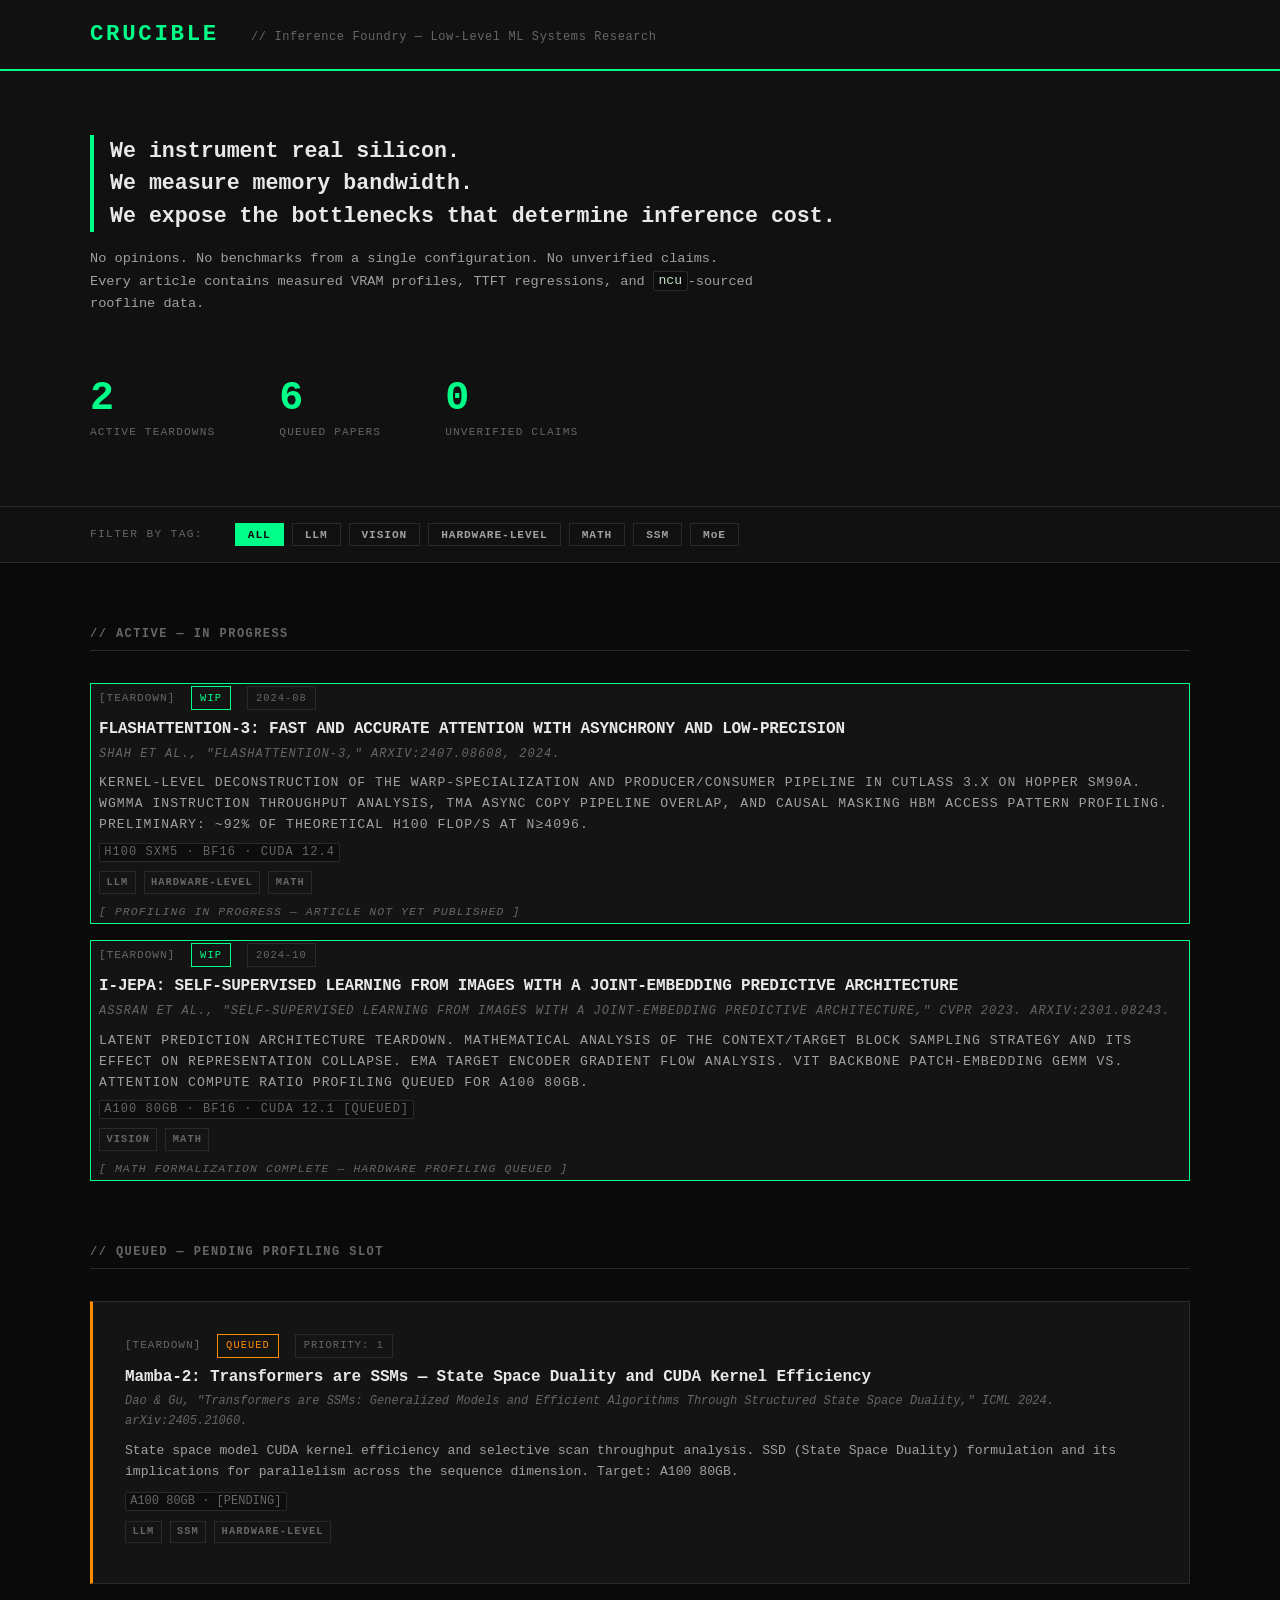
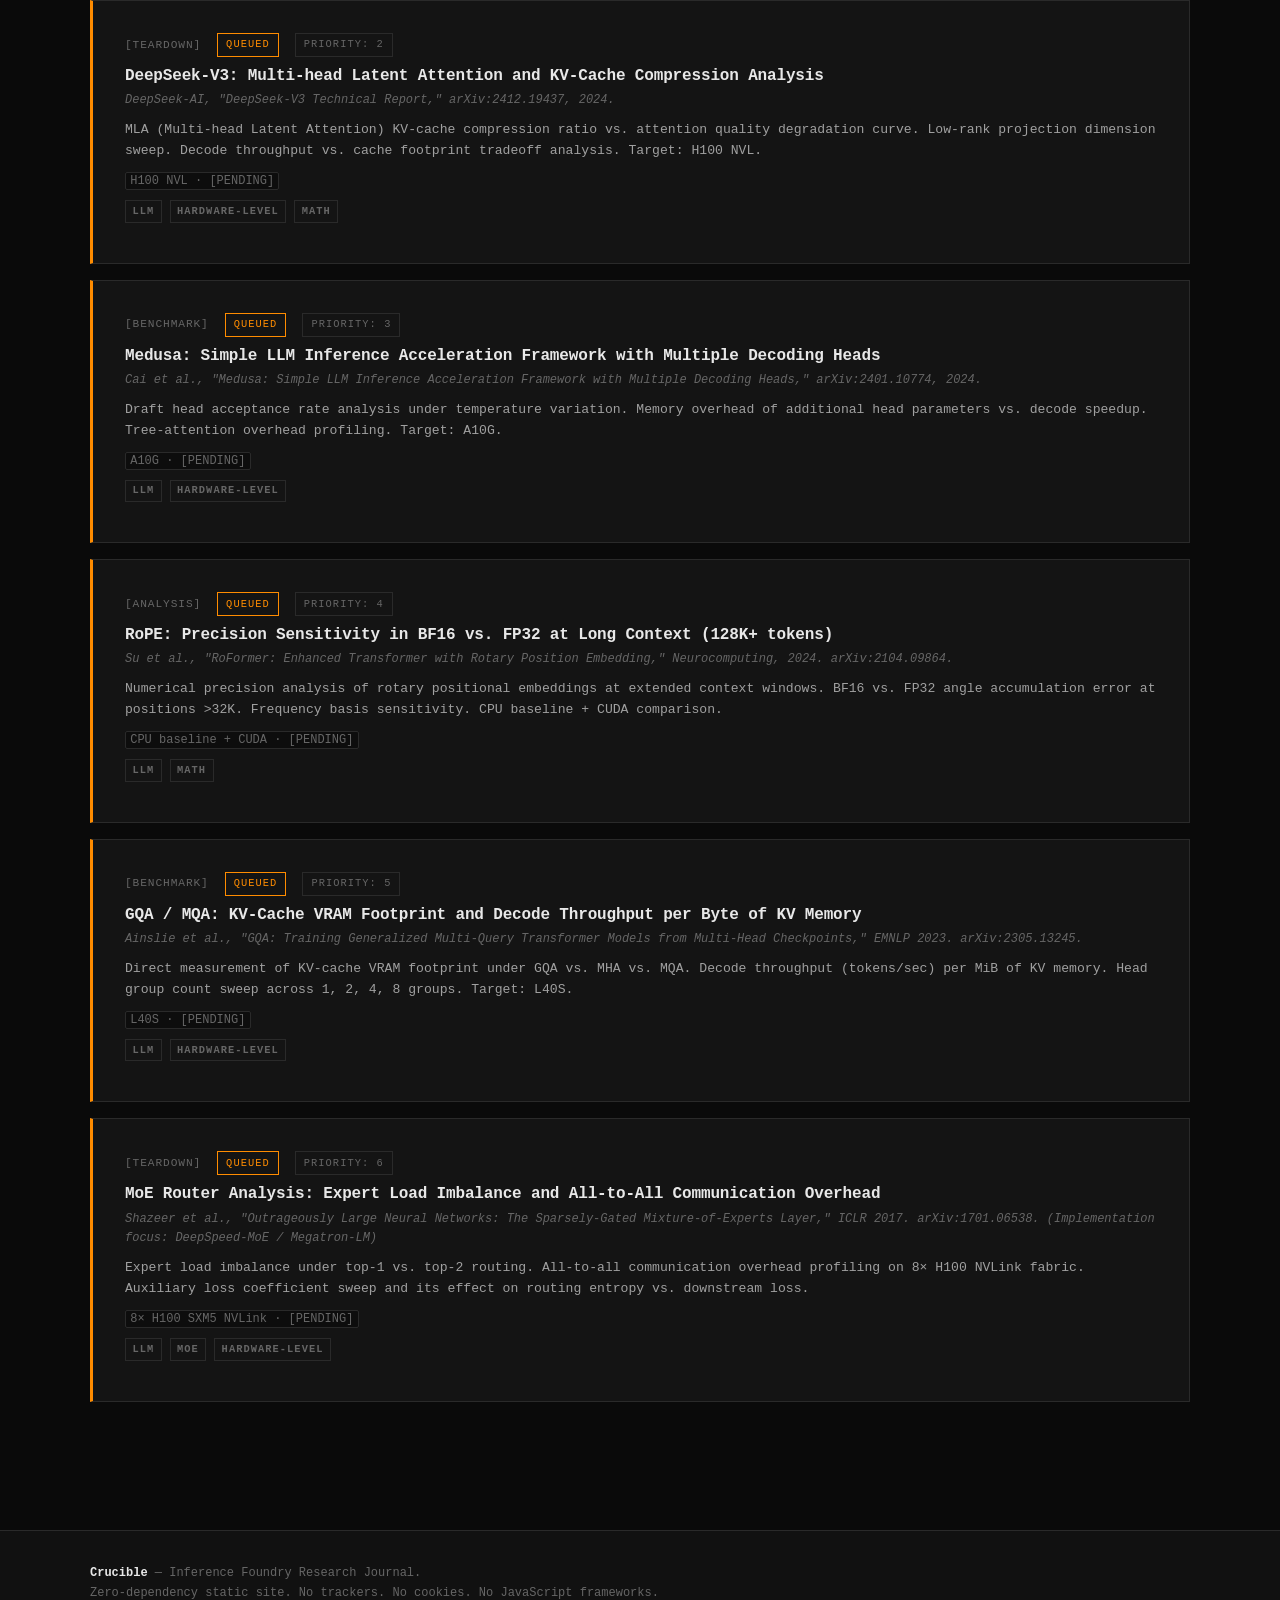
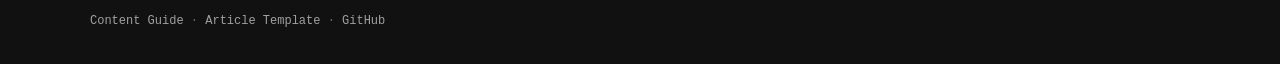
==== index.html @ 4ab3f8a6 "Add Crucible research journal: README, CONTENT_GUIDE, index.html, CSS, JS filter, article template, " ====
<!DOCTYPE html>
<html lang="en">
<head>
  <meta charset="UTF-8" />
  <meta name="viewport" content="width=device-width, initial-scale=1.0" />
  <title>Crucible — Inference Foundry Research Journal</title>
  <meta name="description" content="Low-level ML systems research: kernel profiling, hardware teardowns, and mathematical deconstruction of modern deep learning architectures." />
  <link rel="stylesheet" href="css/site.css" />
</head>
<body>

<header class="site-header">
  <div class="header-inner">
    <a href="index.html" class="site-logo">CRUCIBLE</a>
    <span class="site-tagline">// Inference Foundry — Low-Level ML Systems Research</span>
  </div>
</header>

<main>

  <!-- ═══════════════════════════════════════ HERO ══════════════════════════════════════ -->
  <section class="hero">
    <div class="hero-inner">
      <p class="hero-lead">
        We instrument real silicon.<br />
        We measure memory bandwidth.<br />
        We expose the bottlenecks that determine inference cost.
      </p>
      <p class="hero-sub">
        No opinions. No benchmarks from a single configuration. No unverified claims.<br />
        Every article contains measured VRAM profiles, TTFT regressions, and <code>ncu</code>-sourced roofline data.
      </p>
      <div class="hero-stats">
        <div class="stat-block">
          <span class="stat-num">2</span>
          <span class="stat-label">Active Teardowns</span>
        </div>
        <div class="stat-block">
          <span class="stat-num">6</span>
          <span class="stat-label">Queued Papers</span>
        </div>
        <div class="stat-block">
          <span class="stat-num">0</span>
          <span class="stat-label">Unverified Claims</span>
        </div>
      </div>
    </div>
  </section>

  <!-- ═══════════════════════════════ FILTER BAR ════════════════════════════════════════ -->
  <section class="filter-bar-section">
    <div class="filter-bar-inner">
      <span class="filter-label">FILTER BY TAG:</span>
      <div class="filter-controls" id="filter-controls">
        <button class="filter-btn active" data-tag="all">ALL</button>
        <button class="filter-btn" data-tag="LLM">LLM</button>
        <button class="filter-btn" data-tag="Vision">VISION</button>
        <button class="filter-btn" data-tag="Hardware-Level">HARDWARE-LEVEL</button>
        <button class="filter-btn" data-tag="Math">MATH</button>
        <button class="filter-btn" data-tag="SSM">SSM</button>
        <button class="filter-btn" data-tag="MoE">MoE</button>
      </div>
    </div>
  </section>

  <!-- ═══════════════════════════ ARTICLE LISTING ═══════════════════════════════════════ -->
  <section class="article-listing">
    <div class="listing-inner">

      <div class="listing-group">
        <h2 class="listing-group-title">// ACTIVE — IN PROGRESS</h2>

        <!-- ── Article Card: FlashAttention-3 ── -->
        <article class="article-card status-wip"
                 data-tags="LLM Hardware-Level Math">
          <div class="card-meta-row">
            <span class="card-type">[TEARDOWN]</span>
            <span class="card-status status-wip-badge">WIP</span>
            <span class="card-date">2024-08</span>
          </div>
          <h3 class="card-title">
            FlashAttention-3: Fast and Accurate Attention with Asynchrony and Low-precision
          </h3>
          <p class="card-citation">
            Shah et al., "FlashAttention-3," arXiv:2407.08608, 2024.
          </p>
          <p class="card-summary">
            Kernel-level deconstruction of the warp-specialization and producer/consumer pipeline
            in CUTLASS 3.x on Hopper SM90a. WGMMA instruction throughput analysis, TMA async
            copy pipeline overlap, and causal masking HBM access pattern profiling.
            Preliminary: ~92% of theoretical H100 FLOP/s at N≥4096.
          </p>
          <div class="card-hardware">
            <code>H100 SXM5 · BF16 · CUDA 12.4</code>
          </div>
          <div class="card-tags">
            <span class="tag">LLM</span>
            <span class="tag">Hardware-Level</span>
            <span class="tag">Math</span>
          </div>
          <div class="card-actions">
            <span class="card-link-placeholder">[ Profiling in progress — article not yet published ]</span>
          </div>
        </article>

        <!-- ── Article Card: I-JEPA ── -->
        <article class="article-card status-wip"
                 data-tags="Vision Math">
          <div class="card-meta-row">
            <span class="card-type">[TEARDOWN]</span>
            <span class="card-status status-wip-badge">WIP</span>
            <span class="card-date">2024-10</span>
          </div>
          <h3 class="card-title">
            I-JEPA: Self-Supervised Learning from Images with a Joint-Embedding Predictive Architecture
          </h3>
          <p class="card-citation">
            Assran et al., "Self-Supervised Learning from Images with a Joint-Embedding Predictive Architecture,"
            CVPR 2023. arXiv:2301.08243.
          </p>
          <p class="card-summary">
            Latent prediction architecture teardown. Mathematical analysis of the context/target block
            sampling strategy and its effect on representation collapse. EMA target encoder gradient flow
            analysis. ViT backbone patch-embedding GEMM vs. attention compute ratio profiling queued
            for A100 80GB.
          </p>
          <div class="card-hardware">
            <code>A100 80GB · BF16 · CUDA 12.1 [QUEUED]</code>
          </div>
          <div class="card-tags">
            <span class="tag">Vision</span>
            <span class="tag">Math</span>
          </div>
          <div class="card-actions">
            <span class="card-link-placeholder">[ Math formalization complete — hardware profiling queued ]</span>
          </div>
        </article>

      </div><!-- /.listing-group -->

      <div class="listing-group">
        <h2 class="listing-group-title">// QUEUED — PENDING PROFILING SLOT</h2>

        <!-- ── Queued: Mamba-2 ── -->
        <article class="article-card status-queued"
                 data-tags="LLM SSM Hardware-Level">
          <div class="card-meta-row">
            <span class="card-type">[TEARDOWN]</span>
            <span class="card-status status-queued-badge">QUEUED</span>
            <span class="card-priority">Priority: 1</span>
          </div>
          <h3 class="card-title">
            Mamba-2: Transformers are SSMs — State Space Duality and CUDA Kernel Efficiency
          </h3>
          <p class="card-citation">
            Dao &amp; Gu, "Transformers are SSMs: Generalized Models and Efficient Algorithms
            Through Structured State Space Duality," ICML 2024. arXiv:2405.21060.
          </p>
          <p class="card-summary">
            State space model CUDA kernel efficiency and selective scan throughput analysis.
            SSD (State Space Duality) formulation and its implications for parallelism across
            the sequence dimension. Target: A100 80GB.
          </p>
          <div class="card-hardware"><code>A100 80GB · [PENDING]</code></div>
          <div class="card-tags">
            <span class="tag">LLM</span>
            <span class="tag">SSM</span>
            <span class="tag">Hardware-Level</span>
          </div>
        </article>

        <!-- ── Queued: DeepSeek-V3 MLA ── -->
        <article class="article-card status-queued"
                 data-tags="LLM Hardware-Level Math">
          <div class="card-meta-row">
            <span class="card-type">[TEARDOWN]</span>
            <span class="card-status status-queued-badge">QUEUED</span>
            <span class="card-priority">Priority: 2</span>
          </div>
          <h3 class="card-title">
            DeepSeek-V3: Multi-head Latent Attention and KV-Cache Compression Analysis
          </h3>
          <p class="card-citation">
            DeepSeek-AI, "DeepSeek-V3 Technical Report," arXiv:2412.19437, 2024.
          </p>
          <p class="card-summary">
            MLA (Multi-head Latent Attention) KV-cache compression ratio vs. attention quality
            degradation curve. Low-rank projection dimension sweep. Decode throughput vs. cache
            footprint tradeoff analysis. Target: H100 NVL.
          </p>
          <div class="card-hardware"><code>H100 NVL · [PENDING]</code></div>
          <div class="card-tags">
            <span class="tag">LLM</span>
            <span class="tag">Hardware-Level</span>
            <span class="tag">Math</span>
          </div>
        </article>

        <!-- ── Queued: Medusa ── -->
        <article class="article-card status-queued"
                 data-tags="LLM Hardware-Level">
          <div class="card-meta-row">
            <span class="card-type">[BENCHMARK]</span>
            <span class="card-status status-queued-badge">QUEUED</span>
            <span class="card-priority">Priority: 3</span>
          </div>
          <h3 class="card-title">
            Medusa: Simple LLM Inference Acceleration Framework with Multiple Decoding Heads
          </h3>
          <p class="card-citation">
            Cai et al., "Medusa: Simple LLM Inference Acceleration Framework with
            Multiple Decoding Heads," arXiv:2401.10774, 2024.
          </p>
          <p class="card-summary">
            Draft head acceptance rate analysis under temperature variation. Memory overhead
            of additional head parameters vs. decode speedup. Tree-attention overhead profiling.
            Target: A10G.
          </p>
          <div class="card-hardware"><code>A10G · [PENDING]</code></div>
          <div class="card-tags">
            <span class="tag">LLM</span>
            <span class="tag">Hardware-Level</span>
          </div>
        </article>

        <!-- ── Queued: RoPE ── -->
        <article class="article-card status-queued"
                 data-tags="LLM Math">
          <div class="card-meta-row">
            <span class="card-type">[ANALYSIS]</span>
            <span class="card-status status-queued-badge">QUEUED</span>
            <span class="card-priority">Priority: 4</span>
          </div>
          <h3 class="card-title">
            RoPE: Precision Sensitivity in BF16 vs. FP32 at Long Context (128K+ tokens)
          </h3>
          <p class="card-citation">
            Su et al., "RoFormer: Enhanced Transformer with Rotary Position Embedding,"
            Neurocomputing, 2024. arXiv:2104.09864.
          </p>
          <p class="card-summary">
            Numerical precision analysis of rotary positional embeddings at extended context windows.
            BF16 vs. FP32 angle accumulation error at positions &gt;32K. Frequency basis sensitivity.
            CPU baseline + CUDA comparison.
          </p>
          <div class="card-hardware"><code>CPU baseline + CUDA · [PENDING]</code></div>
          <div class="card-tags">
            <span class="tag">LLM</span>
            <span class="tag">Math</span>
          </div>
        </article>

        <!-- ── Queued: GQA/MQA ── -->
        <article class="article-card status-queued"
                 data-tags="LLM Hardware-Level">
          <div class="card-meta-row">
            <span class="card-type">[BENCHMARK]</span>
            <span class="card-status status-queued-badge">QUEUED</span>
            <span class="card-priority">Priority: 5</span>
          </div>
          <h3 class="card-title">
            GQA / MQA: KV-Cache VRAM Footprint and Decode Throughput per Byte of KV Memory
          </h3>
          <p class="card-citation">
            Ainslie et al., "GQA: Training Generalized Multi-Query Transformer Models
            from Multi-Head Checkpoints," EMNLP 2023. arXiv:2305.13245.
          </p>
          <p class="card-summary">
            Direct measurement of KV-cache VRAM footprint under GQA vs. MHA vs. MQA.
            Decode throughput (tokens/sec) per MiB of KV memory. Head group count sweep
            across 1, 2, 4, 8 groups. Target: L40S.
          </p>
          <div class="card-hardware"><code>L40S · [PENDING]</code></div>
          <div class="card-tags">
            <span class="tag">LLM</span>
            <span class="tag">Hardware-Level</span>
          </div>
        </article>

        <!-- ── Queued: MoE Router ── -->
        <article class="article-card status-queued"
                 data-tags="LLM MoE Hardware-Level">
          <div class="card-meta-row">
            <span class="card-type">[TEARDOWN]</span>
            <span class="card-status status-queued-badge">QUEUED</span>
            <span class="card-priority">Priority: 6</span>
          </div>
          <h3 class="card-title">
            MoE Router Analysis: Expert Load Imbalance and All-to-All Communication Overhead
          </h3>
          <p class="card-citation">
            Shazeer et al., "Outrageously Large Neural Networks: The Sparsely-Gated
            Mixture-of-Experts Layer," ICLR 2017. arXiv:1701.06538.
            (Implementation focus: DeepSpeed-MoE / Megatron-LM)
          </p>
          <p class="card-summary">
            Expert load imbalance under top-1 vs. top-2 routing. All-to-all communication
            overhead profiling on 8× H100 NVLink fabric. Auxiliary loss coefficient sweep
            and its effect on routing entropy vs. downstream loss.
          </p>
          <div class="card-hardware"><code>8× H100 SXM5 NVLink · [PENDING]</code></div>
          <div class="card-tags">
            <span class="tag">LLM</span>
            <span class="tag">MoE</span>
            <span class="tag">Hardware-Level</span>
          </div>
        </article>

      </div><!-- /.listing-group -->

    </div><!-- /.listing-inner -->
  </section>

  <!-- ═══════════════════════════ NO RESULTS MESSAGE ════════════════════════════════════ -->
  <div class="no-results" id="no-results" hidden>
    <p>No articles match the selected tag.</p>
  </div>

</main>

<footer class="site-footer">
  <div class="footer-inner">
    <p>
      <strong>Crucible</strong> — Inference Foundry Research Journal.<br />
      Zero-dependency static site. No trackers. No cookies. No JavaScript frameworks.
    </p>
    <p>
      <a href="https://github.com/Inference-Foundry/Crucible/blob/main/CONTENT_GUIDE.md">Content Guide</a> ·
      <a href="templates/article-template.html">Article Template</a> ·
      <a href="https://github.com/Inference-Foundry/Crucible">GitHub</a>
    </p>
  </div>
</footer>

<script src="js/content-filter.js"></script>
</body>
</html>
---- css/site.css ----
/* ============================================================
   Crucible — Inference Foundry Research Journal
   site.css — Brutalist dark-mode, monospace-first stylesheet
   Zero dependencies. No preprocessors. No frameworks.
   ============================================================ */

/* ── Reset & Base ────────────────────────────────────────────── */
*, *::before, *::after {
  box-sizing: border-box;
  margin: 0;
  padding: 0;
}

:root {
  /* Color palette — brutalist dark */
  --bg-primary:    #0a0a0a;
  --bg-secondary:  #111111;
  --bg-card:       #141414;
  --bg-card-hover: #1a1a1a;
  --bg-code:       #0d0d0d;
  --bg-env-box:    #0f0f0f;

  --border:        #2a2a2a;
  --border-bright: #444444;

  --text-primary:  #e8e8e8;
  --text-secondary:#a0a0a0;
  --text-dim:      #666666;
  --text-code:     #c8e6c9;

  --accent:        #00ff88;   /* green — active / WIP */
  --accent-dim:    #00cc6a;
  --accent-orange: #ff8c00;   /* orange — queued */
  --accent-red:    #ff3333;   /* red — compute-bound bottleneck */
  --accent-blue:   #4fc3f7;   /* blue — memory-bound */
  --accent-yellow: #ffd54f;   /* yellow — latency-bound */

  /* Typography */
  --font-mono: 'JetBrains Mono', 'Fira Code', 'Cascadia Code',
               'Source Code Pro', 'Courier New', monospace;

  /* Layout */
  --max-width:       1100px;
  --content-width:   820px;
  --header-height:   57px;   /* sticky site-header height — referenced by filter-bar top offset */
  --spacing-xs:      0.25rem;
  --spacing-sm:      0.5rem;
  --spacing-md:      1rem;
  --spacing-lg:      2rem;
  --spacing-xl:      4rem;
}

html {
  font-size: 16px;
  scroll-behavior: smooth;
  -webkit-text-size-adjust: 100%;
}

body {
  background-color: var(--bg-primary);
  color: var(--text-primary);
  font-family: var(--font-mono);
  font-size: 0.875rem;     /* 14px — monospace reads well at 14px */
  line-height: 1.65;
  min-height: 100vh;
  display: flex;
  flex-direction: column;
}

/* ── Typography ──────────────────────────────────────────────── */
h1, h2, h3, h4, h5, h6 {
  font-family: var(--font-mono);
  font-weight: 700;
  letter-spacing: -0.01em;
  line-height: 1.2;
  color: var(--text-primary);
}

h1 { font-size: 1.75rem; }
h2 { font-size: 1.25rem; border-bottom: 1px solid var(--border); padding-bottom: 0.5rem; margin-bottom: var(--spacing-lg); margin-top: var(--spacing-xl); }
h3 { font-size: 1rem; color: var(--accent); margin-top: var(--spacing-lg); margin-bottom: var(--spacing-sm); }
h4 { font-size: 0.875rem; color: var(--text-secondary); text-transform: uppercase; letter-spacing: 0.08em; margin-top: var(--spacing-md); margin-bottom: var(--spacing-xs); }

p { margin-bottom: var(--spacing-md); }

a {
  color: var(--accent);
  text-decoration: none;
  border-bottom: 1px solid transparent;
  transition: border-color 0.15s ease, color 0.15s ease;
}
a:hover {
  color: #ffffff;
  border-bottom-color: var(--accent);
}

strong { color: var(--text-primary); font-weight: 700; }
em     { font-style: italic; color: var(--text-secondary); }

ul, ol {
  padding-left: var(--spacing-lg);
  margin-bottom: var(--spacing-md);
}
li { margin-bottom: var(--spacing-xs); }

/* ── Code & Pre ──────────────────────────────────────────────── */
code {
  font-family: var(--font-mono);
  font-size: 0.82rem;
  background-color: var(--bg-code);
  color: var(--text-code);
  padding: 0.1em 0.35em;
  border: 1px solid var(--border);
  border-radius: 2px;
}

pre {
  background-color: var(--bg-code);
  border: 1px solid var(--border);
  border-left: 3px solid var(--accent);
  padding: var(--spacing-md);
  overflow-x: auto;
  margin-bottom: var(--spacing-md);
  line-height: 1.5;
}

pre code {
  background: none;
  border: none;
  padding: 0;
  font-size: 0.8rem;
  color: var(--text-code);
}

/* ── Site Header ─────────────────────────────────────────────── */
.site-header {
  background-color: var(--bg-secondary);
  border-bottom: 2px solid var(--accent);
  padding: var(--spacing-md) var(--spacing-lg);
  position: sticky;
  top: 0;
  z-index: 100;
}

.header-inner {
  max-width: var(--max-width);
  margin: 0 auto;
  display: flex;
  align-items: baseline;
  gap: var(--spacing-lg);
}

.site-logo {
  font-size: 1.4rem;
  font-weight: 700;
  color: var(--accent);
  letter-spacing: 0.12em;
  border: none;
  text-decoration: none;
  flex-shrink: 0;
}
.site-logo:hover { color: #ffffff; border: none; }

.site-tagline {
  font-size: 0.75rem;
  color: var(--text-dim);
  letter-spacing: 0.05em;
  white-space: nowrap;
  overflow: hidden;
  text-overflow: ellipsis;
}

/* ── Hero Section ────────────────────────────────────────────── */
.hero {
  background-color: var(--bg-secondary);
  border-bottom: 1px solid var(--border);
  padding: var(--spacing-xl) var(--spacing-lg);
}

.hero-inner {
  max-width: var(--max-width);
  margin: 0 auto;
}

.hero-lead {
  font-size: 1.35rem;
  font-weight: 700;
  line-height: 1.5;
  color: var(--text-primary);
  margin-bottom: var(--spacing-md);
  border-left: 4px solid var(--accent);
  padding-left: var(--spacing-md);
}

.hero-sub {
  font-size: 0.85rem;
  color: var(--text-secondary);
  margin-bottom: var(--spacing-xl);
  max-width: 700px;
}

.hero-stats {
  display: flex;
  gap: var(--spacing-xl);
  flex-wrap: wrap;
}

.stat-block {
  display: flex;
  flex-direction: column;
  gap: var(--spacing-xs);
}

.stat-num {
  font-size: 2.5rem;
  font-weight: 700;
  color: var(--accent);
  line-height: 1;
}

.stat-label {
  font-size: 0.7rem;
  color: var(--text-dim);
  text-transform: uppercase;
  letter-spacing: 0.1em;
}

/* ── Filter Bar ──────────────────────────────────────────────── */
.filter-bar-section {
  background-color: var(--bg-secondary);
  border-bottom: 1px solid var(--border);
  padding: var(--spacing-md) var(--spacing-lg);
  position: sticky;
  top: var(--header-height);
  z-index: 90;
}

.filter-bar-inner {
  max-width: var(--max-width);
  margin: 0 auto;
  display: flex;
  align-items: center;
  gap: var(--spacing-lg);
  flex-wrap: wrap;
}

.filter-label {
  font-size: 0.7rem;
  color: var(--text-dim);
  text-transform: uppercase;
  letter-spacing: 0.12em;
  flex-shrink: 0;
}

.filter-controls {
  display: flex;
  gap: var(--spacing-sm);
  flex-wrap: wrap;
}

.filter-btn {
  font-family: var(--font-mono);
  font-size: 0.7rem;
  font-weight: 700;
  letter-spacing: 0.08em;
  color: var(--text-secondary);
  background: none;
  border: 1px solid var(--border);
  padding: 0.3rem 0.75rem;
  cursor: pointer;
  transition: color 0.15s, border-color 0.15s, background-color 0.15s;
}

.filter-btn:hover {
  color: var(--text-primary);
  border-color: var(--border-bright);
}

.filter-btn.active {
  color: var(--bg-primary);
  background-color: var(--accent);
  border-color: var(--accent);
}

/* ── Article Listing ─────────────────────────────────────────── */
.article-listing {
  padding: var(--spacing-xl) var(--spacing-lg);
  flex: 1;
}

.listing-inner {
  max-width: var(--max-width);
  margin: 0 auto;
}

.listing-group {
  margin-bottom: var(--spacing-xl);
}

.listing-group-title {
  font-size: 0.75rem;
  color: var(--text-dim);
  text-transform: uppercase;
  letter-spacing: 0.12em;
  border-bottom: 1px solid var(--border);
  padding-bottom: var(--spacing-sm);
  margin-bottom: var(--spacing-lg);
  margin-top: 0;
}

/* ── Article Card ────────────────────────────────────────────── */
.article-card {
  background-color: var(--bg-card);
  border: 1px solid var(--border);
  border-left-width: 3px;
  padding: var(--spacing-lg);
  margin-bottom: var(--spacing-md);
  transition: background-color 0.15s ease, border-color 0.15s ease;
}

.article-card:hover {
  background-color: var(--bg-card-hover);
  border-color: var(--border-bright);
}

.article-card.status-wip    { border-left-color: var(--accent); }
.article-card.status-queued { border-left-color: var(--accent-orange); }
.article-card.status-done   { border-left-color: var(--accent-blue); }

.article-card[hidden] { display: none; }

.card-meta-row {
  display: flex;
  align-items: center;
  gap: var(--spacing-md);
  margin-bottom: var(--spacing-sm);
  flex-wrap: wrap;
}

.card-type {
  font-size: 0.7rem;
  color: var(--text-dim);
  letter-spacing: 0.08em;
}

.card-status, .card-date, .card-priority {
  font-size: 0.65rem;
  text-transform: uppercase;
  letter-spacing: 0.1em;
  padding: 0.15rem 0.5rem;
  border: 1px solid;
}

.status-wip-badge {
  color: var(--accent);
  border-color: var(--accent);
}

.status-queued-badge {
  color: var(--accent-orange);
  border-color: var(--accent-orange);
}

.status-done-badge {
  color: var(--accent-blue);
  border-color: var(--accent-blue);
}

.card-date     { color: var(--text-dim); border-color: var(--border); }
.card-priority { color: var(--text-dim); border-color: var(--border); }

.card-title {
  font-size: 1rem;
  font-weight: 700;
  margin-bottom: var(--spacing-xs);
  margin-top: var(--spacing-sm);
  border: none;
  padding: 0;
  color: var(--text-primary);
  line-height: 1.4;
}

.card-citation {
  font-size: 0.75rem;
  color: var(--text-dim);
  margin-bottom: var(--spacing-sm);
  font-style: italic;
}

.card-summary {
  font-size: 0.82rem;
  color: var(--text-secondary);
  margin-bottom: var(--spacing-sm);
  line-height: 1.6;
}

.card-hardware {
  margin-bottom: var(--spacing-sm);
}

.card-hardware code {
  font-size: 0.75rem;
  color: var(--text-dim);
}

.card-tags {
  display: flex;
  gap: var(--spacing-sm);
  flex-wrap: wrap;
  margin-bottom: var(--spacing-sm);
}

.card-actions {
  margin-top: var(--spacing-sm);
}

.card-link-placeholder {
  font-size: 0.72rem;
  color: var(--text-dim);
  font-style: italic;
}

/* ── Tags ────────────────────────────────────────────────────── */
.tag {
  font-size: 0.65rem;
  font-weight: 700;
  text-transform: uppercase;
  letter-spacing: 0.1em;
  color: var(--text-dim);
  border: 1px solid var(--border);
  padding: 0.1rem 0.4rem;
  user-select: none;
}

/* ── No Results ──────────────────────────────────────────────── */
.no-results {
  max-width: var(--max-width);
  margin: var(--spacing-xl) auto;
  padding: var(--spacing-xl) var(--spacing-lg);
  text-align: center;
  color: var(--text-dim);
  font-size: 0.875rem;
  border: 1px dashed var(--border);
}

/* ── Article Page Layout ─────────────────────────────────────── */
.article-container {
  max-width: var(--content-width);
  margin: 0 auto;
  padding: var(--spacing-xl) var(--spacing-lg);
  flex: 1;
}

.article-header {
  border-bottom: 2px solid var(--border);
  padding-bottom: var(--spacing-lg);
  margin-bottom: var(--spacing-xl);
}

.article-meta-line {
  display: flex;
  align-items: center;
  gap: var(--spacing-md);
  margin-bottom: var(--spacing-md);
  flex-wrap: wrap;
}

.article-type {
  font-size: 0.7rem;
  color: var(--text-dim);
  letter-spacing: 0.08em;
}

.article-date {
  font-size: 0.7rem;
  color: var(--text-dim);
}

.status-wip, .status-wip-badge {
  font-size: 0.65rem;
  text-transform: uppercase;
  letter-spacing: 0.1em;
  color: var(--accent);
  border: 1px solid var(--accent);
  padding: 0.15rem 0.5rem;
}

.article-title {
  font-size: 1.5rem;
  line-height: 1.3;
  margin-bottom: var(--spacing-sm);
}

.article-subtitle {
  font-size: 0.8rem;
  color: var(--text-dim);
  font-style: italic;
  margin-bottom: var(--spacing-md);
}

.article-authors, .profiling-hardware {
  font-size: 0.8rem;
  color: var(--text-secondary);
  margin-bottom: var(--spacing-sm);
}

.article-tags {
  display: flex;
  gap: var(--spacing-sm);
  flex-wrap: wrap;
  margin-bottom: var(--spacing-md);
}

/* ── Article Sections ────────────────────────────────────────── */
article section {
  margin-bottom: var(--spacing-xl);
}

article section h2 {
  color: var(--text-primary);
}

/* Notation list */
.notation-list {
  list-style: none;
  padding-left: 0;
  font-size: 0.85rem;
}
.notation-list li {
  padding: 0.3rem 0;
  border-bottom: 1px solid var(--border);
  color: var(--text-secondary);
}
.notation-list li:last-child { border-bottom: none; }

/* Profiling environment box */
.profiling-env-box {
  background-color: var(--bg-env-box);
  border: 1px solid var(--border);
  border-left: 3px solid var(--accent-blue);
  padding: var(--spacing-md);
  margin-bottom: var(--spacing-lg);
}

.profiling-env-box h3 {
  margin-top: 0;
  font-size: 0.8rem;
  color: var(--accent-blue);
  margin-bottom: var(--spacing-sm);
}

/* Tables */
.table-wrapper {
  overflow-x: auto;
  margin-bottom: var(--spacing-lg);
  border: 1px solid var(--border);
}

.profiling-table {
  width: 100%;
  border-collapse: collapse;
  font-size: 0.78rem;
}

.profiling-table caption {
  caption-side: top;
  font-size: 0.72rem;
  color: var(--text-dim);
  text-align: left;
  padding: var(--spacing-sm) var(--spacing-md);
  border-bottom: 1px solid var(--border);
  background-color: var(--bg-secondary);
}

.profiling-table th {
  background-color: var(--bg-secondary);
  color: var(--text-secondary);
  font-weight: 700;
  text-align: left;
  padding: 0.5rem var(--spacing-md);
  border-bottom: 1px solid var(--border-bright);
  border-right: 1px solid var(--border);
  white-space: nowrap;
  letter-spacing: 0.04em;
  text-transform: uppercase;
  font-size: 0.7rem;
}

.profiling-table th:last-child { border-right: none; }

.profiling-table td {
  padding: 0.45rem var(--spacing-md);
  border-bottom: 1px solid var(--border);
  border-right: 1px solid var(--border);
  color: var(--text-primary);
  vertical-align: top;
}

.profiling-table td:last-child { border-right: none; }

.profiling-table tr:last-child td { border-bottom: none; }

.profiling-table tr:nth-child(even) td {
  background-color: var(--bg-secondary);
}

.profiling-table tr:hover td {
  background-color: var(--bg-card-hover);
}

/* Bottleneck classification tags */
.bottleneck-tag {
  font-size: 0.65rem;
  font-weight: 700;
  text-transform: uppercase;
  letter-spacing: 0.08em;
  padding: 0.1rem 0.4rem;
  border: 1px solid;
}

.bottleneck-tag.compute  { color: var(--accent-red);    border-color: var(--accent-red); }
.bottleneck-tag.memory   { color: var(--accent-blue);   border-color: var(--accent-blue); }
.bottleneck-tag.latency  { color: var(--accent-yellow); border-color: var(--accent-yellow); }
.bottleneck-tag.sync     { color: var(--accent-orange); border-color: var(--accent-orange); }
.bottleneck-tag.comms    { color: var(--accent);        border-color: var(--accent); }

/* Figures */
figure {
  margin: var(--spacing-lg) 0;
  border: 1px solid var(--border);
}

figure img {
  display: block;
  max-width: 100%;
  height: auto;
  background-color: var(--bg-secondary);
}

figcaption {
  font-size: 0.72rem;
  color: var(--text-dim);
  padding: var(--spacing-sm) var(--spacing-md);
  border-top: 1px solid var(--border);
  background-color: var(--bg-secondary);
}

/* Reference list */
.reference-list {
  font-size: 0.8rem;
  color: var(--text-secondary);
  line-height: 1.6;
}

.reference-list li {
  margin-bottom: var(--spacing-md);
  padding-bottom: var(--spacing-md);
  border-bottom: 1px solid var(--border);
}

.reference-list li:last-child {
  border-bottom: none;
}

/* ── Site Footer ─────────────────────────────────────────────── */
.site-footer {
  background-color: var(--bg-secondary);
  border-top: 1px solid var(--border);
  padding: var(--spacing-lg);
  margin-top: auto;
}

.footer-inner {
  max-width: var(--max-width);
  margin: 0 auto;
  font-size: 0.75rem;
  color: var(--text-dim);
  line-height: 1.7;
}

.footer-inner p { margin-bottom: var(--spacing-sm); }
.footer-inner p:last-child { margin-bottom: 0; }
.footer-inner a { color: var(--text-secondary); }
.footer-inner a:hover { color: var(--accent); }

/* ── MathJax display overrides ───────────────────────────────── */
mjx-container[jax="CHTML"][display="true"] {
  overflow-x: auto;
  padding: var(--spacing-sm) 0;
}

/* ── Scrollbar ───────────────────────────────────────────────── */
::-webkit-scrollbar { width: 6px; height: 6px; }
::-webkit-scrollbar-track { background: var(--bg-secondary); }
::-webkit-scrollbar-thumb { background: var(--border-bright); }
::-webkit-scrollbar-thumb:hover { background: var(--text-dim); }

/* ── Focus styles (accessibility) ───────────────────────────── */
:focus-visible {
  outline: 2px solid var(--accent);
  outline-offset: 2px;
}

/* ── Responsive ──────────────────────────────────────────────── */
@media (max-width: 768px) {
  :root {
    --spacing-xl: 2rem;
    --spacing-lg: 1.25rem;
    --header-height: 48px;  /* reduced header height at mobile breakpoint */
  }

  .site-header { padding: var(--spacing-sm) var(--spacing-md); }
  .header-inner { flex-direction: column; gap: var(--spacing-xs); }
  .site-tagline { display: none; }

  .filter-bar-section { top: var(--header-height); }

  h1 { font-size: 1.35rem; }
  h2 { font-size: 1.1rem; }

  .hero-lead { font-size: 1.1rem; }

  .hero-stats { gap: var(--spacing-lg); }
  .stat-num   { font-size: 1.8rem; }

  .article-card { padding: var(--spacing-md); }

  .filter-bar-inner { flex-direction: column; align-items: flex-start; }
}

@media (max-width: 480px) {
  .hero-stats { gap: var(--spacing-md); }
  .filter-controls { gap: var(--spacing-xs); }
  .filter-btn { padding: 0.25rem 0.5rem; }
}
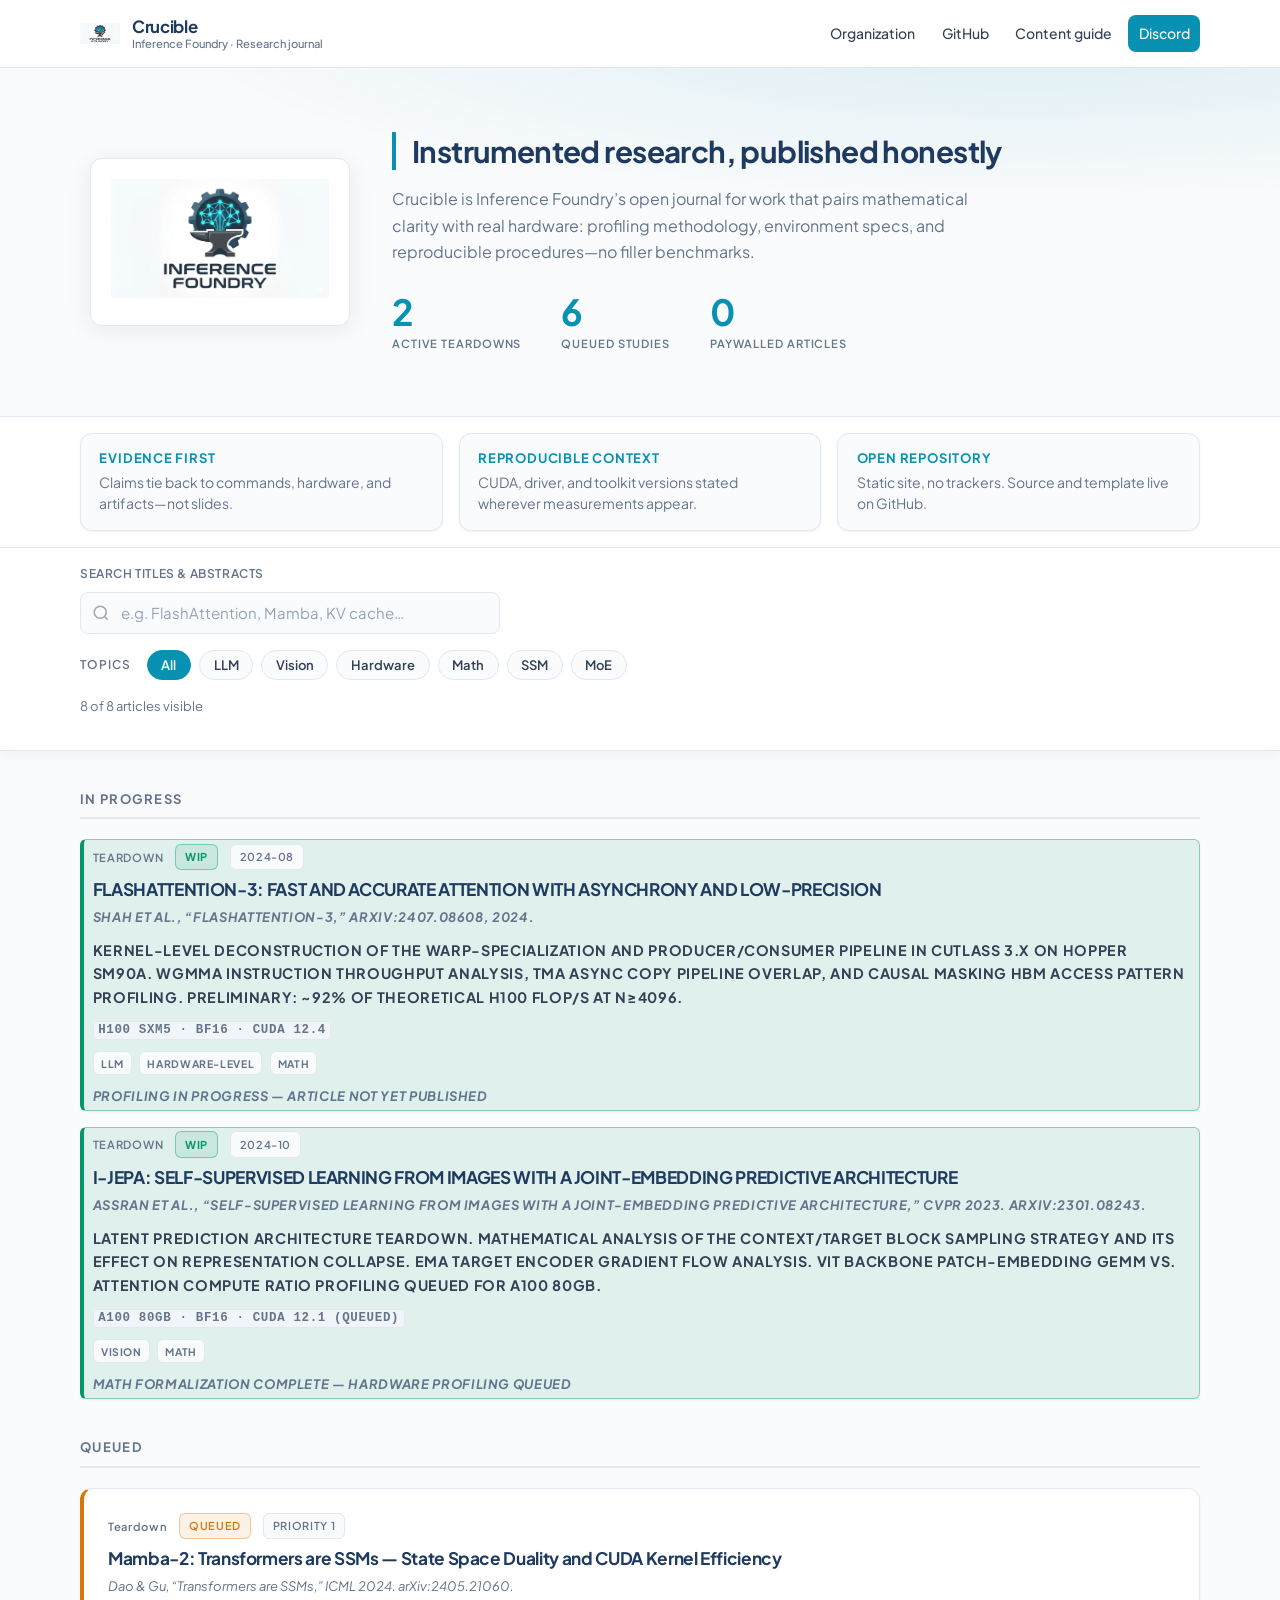
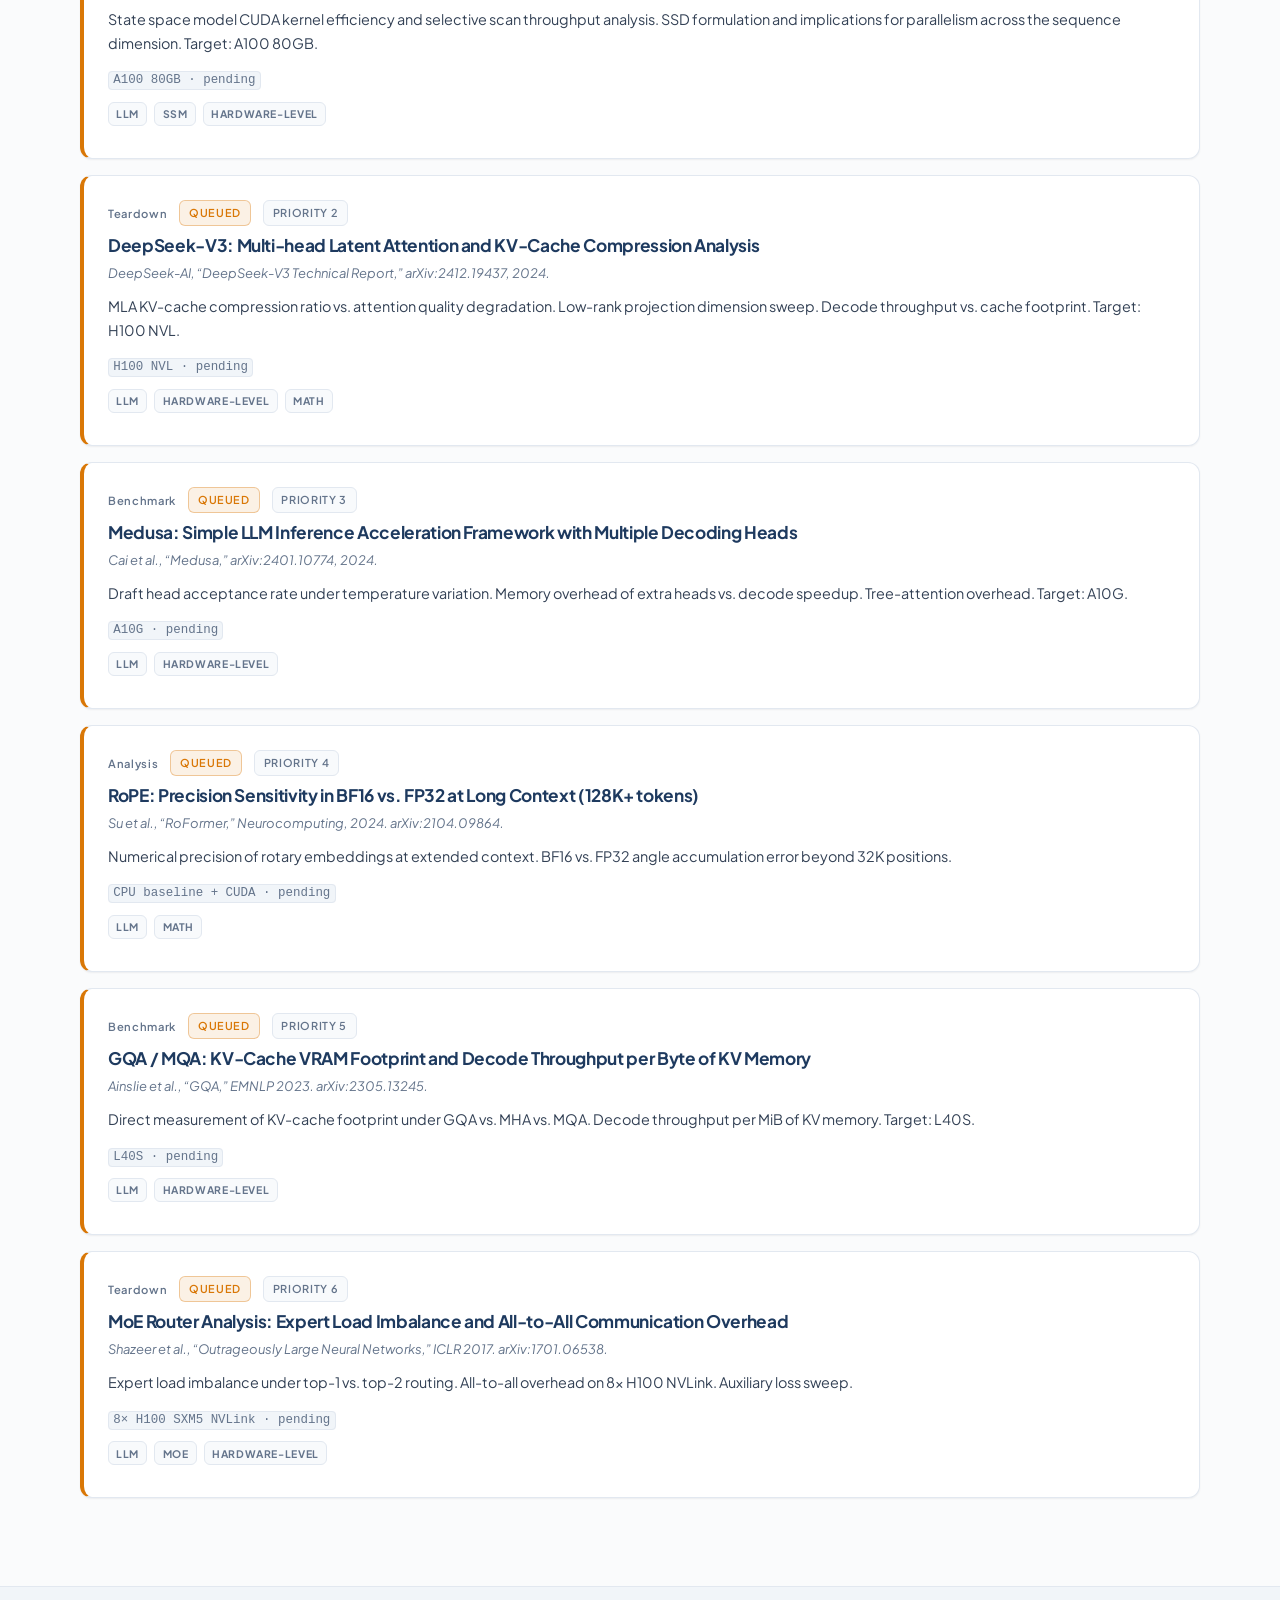
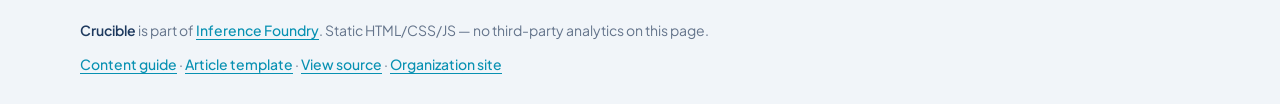
==== commit 36e93103: "feat(site): professional redesign aligned with org branding - Replace brutalist theme with light sla" ====
--- a/index.html
+++ b/index.html
@@ -4,334 +4,363 @@
   <meta charset="UTF-8" />
   <meta name="viewport" content="width=device-width, initial-scale=1.0" />
   <title>Crucible — Inference Foundry Research Journal</title>
-  <meta name="description" content="Low-level ML systems research: kernel profiling, hardware teardowns, and mathematical deconstruction of modern deep learning architectures." />
+  <meta name="description" content="Open research journal for low-level ML systems: kernel profiling, hardware teardowns, and measured analysis of modern deep learning architectures." />
+  <meta name="theme-color" content="#1e3a5f" />
+  <link rel="icon" type="image/jpeg" href="assets/images/inference-foundry-logo.jpg" />
+  <link rel="preconnect" href="https://fonts.googleapis.com" />
+  <link rel="preconnect" href="https://fonts.gstatic.com" crossorigin />
+  <link href="https://fonts.googleapis.com/css2?family=Plus+Jakarta+Sans:ital,wght@0,400;0,500;0,600;0,700;1,400&display=swap" rel="stylesheet" />
   <link rel="stylesheet" href="css/site.css" />
+  <meta property="og:title" content="Crucible — Inference Foundry" />
+  <meta property="og:description" content="Research journal for instrumented ML systems work: measurements, teardowns, and reproduction notes." />
+  <meta property="og:type" content="website" />
+  <meta property="og:image" content="https://inference-foundry.github.io/assets/images/inference-foundry-logo.jpg" />
 </head>
 <body>
-
-<header class="site-header">
-  <div class="header-inner">
-    <a href="index.html" class="site-logo">CRUCIBLE</a>
-    <span class="site-tagline">// Inference Foundry — Low-Level ML Systems Research</span>
-  </div>
-</header>
-
-<main>
-
-  <!-- ═══════════════════════════════════════ HERO ══════════════════════════════════════ -->
-  <section class="hero">
-    <div class="hero-inner">
-      <p class="hero-lead">
-        We instrument real silicon.<br />
-        We measure memory bandwidth.<br />
-        We expose the bottlenecks that determine inference cost.
+  <a class="skip-link" href="#main">Skip to content</a>
+
+  <header class="site-header">
+    <div class="header-inner">
+      <a class="brand" href="index.html" aria-current="page">
+        <img class="brand__logo" src="assets/images/inference-foundry-logo.jpg" width="40" height="40" alt="" decoding="async" />
+        <span class="brand__text">
+          <span class="brand__name">Crucible</span>
+          <span class="brand__tag">Inference Foundry · Research journal</span>
+        </span>
+      </a>
+      <nav class="header-links" aria-label="Site">
+        <a href="https://inference-foundry.github.io/">Organization</a>
+        <a href="https://github.com/Inference-Foundry/Crucible">GitHub</a>
+        <a href="https://github.com/Inference-Foundry/Crucible/blob/main/CONTENT_GUIDE.md">Content guide</a>
+        <a class="btn-nav" href="https://discord.gg/inference-foundry" target="_blank" rel="noopener noreferrer">Discord</a>
+      </nav>
+    </div>
+  </header>
+
+  <main id="main">
+    <section class="hero" aria-labelledby="hero-heading">
+      <div class="hero-inner">
+        <div class="hero-visual">
+          <div class="hero-logo-card">
+            <img src="assets/images/inference-foundry-logo.jpg" width="220" height="120" alt="Inference Foundry logo" decoding="async" />
+          </div>
+        </div>
+        <div class="hero-copy">
+          <h1 class="hero-lead" id="hero-heading">Instrumented research, published honestly</h1>
+          <p class="hero-sub">
+            Crucible is Inference Foundry’s open journal for work that pairs mathematical clarity with real hardware: profiling methodology, environment specs, and reproducible procedures—no filler benchmarks.
+          </p>
+          <div class="hero-stats" role="list">
+            <div class="stat-block" role="listitem">
+              <span class="stat-num" aria-hidden="true">2</span>
+              <span class="stat-label">Active teardowns</span>
+            </div>
+            <div class="stat-block" role="listitem">
+              <span class="stat-num" aria-hidden="true">6</span>
+              <span class="stat-label">Queued studies</span>
+            </div>
+            <div class="stat-block" role="listitem">
+              <span class="stat-num" aria-hidden="true">0</span>
+              <span class="stat-label">Paywalled articles</span>
+            </div>
+          </div>
+        </div>
+      </div>
+    </section>
+
+    <section class="journal-strip" aria-label="Journal standards">
+      <div class="journal-strip__inner">
+        <article>
+          <h3>Evidence first</h3>
+          <p>Claims tie back to commands, hardware, and artifacts—not slides.</p>
+        </article>
+        <article>
+          <h3>Reproducible context</h3>
+          <p>CUDA, driver, and toolkit versions stated wherever measurements appear.</p>
+        </article>
+        <article>
+          <h3>Open repository</h3>
+          <p>Static site, no trackers. Source and template live on GitHub.</p>
+        </article>
+      </div>
+    </section>
+
+    <section class="filter-bar-section" aria-labelledby="filter-heading">
+      <h2 id="filter-heading" class="visually-hidden">Filter articles</h2>
+      <div class="filter-bar-inner">
+        <div class="search-row">
+          <label for="article-search">Search titles &amp; abstracts</label>
+          <div class="search-input-wrap">
+            <svg viewBox="0 0 24 24" fill="none" stroke="currentColor" stroke-width="2" aria-hidden="true">
+              <circle cx="11" cy="11" r="8" />
+              <path d="M21 21l-4.35-4.35" />
+            </svg>
+            <input
+              type="search"
+              id="article-search"
+              placeholder="e.g. FlashAttention, Mamba, KV cache…"
+              autocomplete="off"
+              spellcheck="false"
+              aria-describedby="filter-results-announcement"
+            />
+          </div>
+        </div>
+        <div class="filter-row">
+          <span class="filter-label" id="filter-tags-label">Topics</span>
+          <div class="filter-controls" id="filter-controls" role="toolbar" aria-labelledby="filter-tags-label">
+            <button type="button" class="filter-btn active" data-tag="all" aria-pressed="true">All</button>
+            <button type="button" class="filter-btn" data-tag="LLM" aria-pressed="false">LLM</button>
+            <button type="button" class="filter-btn" data-tag="Vision" aria-pressed="false">Vision</button>
+            <button type="button" class="filter-btn" data-tag="Hardware-Level" aria-pressed="false">Hardware</button>
+            <button type="button" class="filter-btn" data-tag="Math" aria-pressed="false">Math</button>
+            <button type="button" class="filter-btn" data-tag="SSM" aria-pressed="false">SSM</button>
+            <button type="button" class="filter-btn" data-tag="MoE" aria-pressed="false">MoE</button>
+          </div>
+        </div>
+        <p class="results-meta" id="filter-results-announcement" aria-live="polite"></p>
+      </div>
+    </section>
+
+    <section class="article-listing">
+      <div class="listing-inner">
+
+        <div class="listing-group">
+          <h2 class="listing-group-title">In progress</h2>
+
+          <article class="article-card status-wip" data-tags="LLM Hardware-Level Math">
+            <div class="card-meta-row">
+              <span class="card-type">Teardown</span>
+              <span class="card-status status-wip-badge">WIP</span>
+              <span class="card-date">2024-08</span>
+            </div>
+            <h3 class="card-title">
+              FlashAttention-3: Fast and Accurate Attention with Asynchrony and Low-precision
+            </h3>
+            <p class="card-citation">
+              Shah et al., “FlashAttention-3,” arXiv:2407.08608, 2024.
+            </p>
+            <p class="card-summary">
+              Kernel-level deconstruction of the warp-specialization and producer/consumer pipeline
+              in CUTLASS 3.x on Hopper SM90a. WGMMA instruction throughput analysis, TMA async
+              copy pipeline overlap, and causal masking HBM access pattern profiling.
+              Preliminary: ~92% of theoretical H100 FLOP/s at N≥4096.
+            </p>
+            <div class="card-hardware">
+              <code>H100 SXM5 · BF16 · CUDA 12.4</code>
+            </div>
+            <div class="card-tags">
+              <span class="tag">LLM</span>
+              <span class="tag">Hardware-Level</span>
+              <span class="tag">Math</span>
+            </div>
+            <div class="card-actions">
+              <span class="card-link-placeholder">Profiling in progress — article not yet published</span>
+            </div>
+          </article>
+
+          <article class="article-card status-wip" data-tags="Vision Math">
+            <div class="card-meta-row">
+              <span class="card-type">Teardown</span>
+              <span class="card-status status-wip-badge">WIP</span>
+              <span class="card-date">2024-10</span>
+            </div>
+            <h3 class="card-title">
+              I-JEPA: Self-Supervised Learning from Images with a Joint-Embedding Predictive Architecture
+            </h3>
+            <p class="card-citation">
+              Assran et al., “Self-Supervised Learning from Images with a Joint-Embedding Predictive Architecture,”
+              CVPR 2023. arXiv:2301.08243.
+            </p>
+            <p class="card-summary">
+              Latent prediction architecture teardown. Mathematical analysis of the context/target block
+              sampling strategy and its effect on representation collapse. EMA target encoder gradient flow
+              analysis. ViT backbone patch-embedding GEMM vs. attention compute ratio profiling queued
+              for A100 80GB.
+            </p>
+            <div class="card-hardware">
+              <code>A100 80GB · BF16 · CUDA 12.1 (queued)</code>
+            </div>
+            <div class="card-tags">
+              <span class="tag">Vision</span>
+              <span class="tag">Math</span>
+            </div>
+            <div class="card-actions">
+              <span class="card-link-placeholder">Math formalization complete — hardware profiling queued</span>
+            </div>
+          </article>
+        </div>
+
+        <div class="listing-group">
+          <h2 class="listing-group-title">Queued</h2>
+
+          <article class="article-card status-queued" data-tags="LLM SSM Hardware-Level">
+            <div class="card-meta-row">
+              <span class="card-type">Teardown</span>
+              <span class="card-status status-queued-badge">Queued</span>
+              <span class="card-priority">Priority 1</span>
+            </div>
+            <h3 class="card-title">
+              Mamba-2: Transformers are SSMs — State Space Duality and CUDA Kernel Efficiency
+            </h3>
+            <p class="card-citation">
+              Dao &amp; Gu, “Transformers are SSMs,” ICML 2024. arXiv:2405.21060.
+            </p>
+            <p class="card-summary">
+              State space model CUDA kernel efficiency and selective scan throughput analysis.
+              SSD formulation and implications for parallelism across the sequence dimension. Target: A100 80GB.
+            </p>
+            <div class="card-hardware"><code>A100 80GB · pending</code></div>
+            <div class="card-tags">
+              <span class="tag">LLM</span>
+              <span class="tag">SSM</span>
+              <span class="tag">Hardware-Level</span>
+            </div>
+          </article>
+
+          <article class="article-card status-queued" data-tags="LLM Hardware-Level Math">
+            <div class="card-meta-row">
+              <span class="card-type">Teardown</span>
+              <span class="card-status status-queued-badge">Queued</span>
+              <span class="card-priority">Priority 2</span>
+            </div>
+            <h3 class="card-title">
+              DeepSeek-V3: Multi-head Latent Attention and KV-Cache Compression Analysis
+            </h3>
+            <p class="card-citation">
+              DeepSeek-AI, “DeepSeek-V3 Technical Report,” arXiv:2412.19437, 2024.
+            </p>
+            <p class="card-summary">
+              MLA KV-cache compression ratio vs. attention quality degradation. Low-rank projection dimension sweep.
+              Decode throughput vs. cache footprint. Target: H100 NVL.
+            </p>
+            <div class="card-hardware"><code>H100 NVL · pending</code></div>
+            <div class="card-tags">
+              <span class="tag">LLM</span>
+              <span class="tag">Hardware-Level</span>
+              <span class="tag">Math</span>
+            </div>
+          </article>
+
+          <article class="article-card status-queued" data-tags="LLM Hardware-Level">
+            <div class="card-meta-row">
+              <span class="card-type">Benchmark</span>
+              <span class="card-status status-queued-badge">Queued</span>
+              <span class="card-priority">Priority 3</span>
+            </div>
+            <h3 class="card-title">
+              Medusa: Simple LLM Inference Acceleration Framework with Multiple Decoding Heads
+            </h3>
+            <p class="card-citation">
+              Cai et al., “Medusa,” arXiv:2401.10774, 2024.
+            </p>
+            <p class="card-summary">
+              Draft head acceptance rate under temperature variation. Memory overhead of extra heads vs. decode speedup.
+              Tree-attention overhead. Target: A10G.
+            </p>
+            <div class="card-hardware"><code>A10G · pending</code></div>
+            <div class="card-tags">
+              <span class="tag">LLM</span>
+              <span class="tag">Hardware-Level</span>
+            </div>
+          </article>
+
+          <article class="article-card status-queued" data-tags="LLM Math">
+            <div class="card-meta-row">
+              <span class="card-type">Analysis</span>
+              <span class="card-status status-queued-badge">Queued</span>
+              <span class="card-priority">Priority 4</span>
+            </div>
+            <h3 class="card-title">
+              RoPE: Precision Sensitivity in BF16 vs. FP32 at Long Context (128K+ tokens)
+            </h3>
+            <p class="card-citation">
+              Su et al., “RoFormer,” Neurocomputing, 2024. arXiv:2104.09864.
+            </p>
+            <p class="card-summary">
+              Numerical precision of rotary embeddings at extended context. BF16 vs. FP32 angle accumulation error beyond 32K positions.
+            </p>
+            <div class="card-hardware"><code>CPU baseline + CUDA · pending</code></div>
+            <div class="card-tags">
+              <span class="tag">LLM</span>
+              <span class="tag">Math</span>
+            </div>
+          </article>
+
+          <article class="article-card status-queued" data-tags="LLM Hardware-Level">
+            <div class="card-meta-row">
+              <span class="card-type">Benchmark</span>
+              <span class="card-status status-queued-badge">Queued</span>
+              <span class="card-priority">Priority 5</span>
+            </div>
+            <h3 class="card-title">
+              GQA / MQA: KV-Cache VRAM Footprint and Decode Throughput per Byte of KV Memory
+            </h3>
+            <p class="card-citation">
+              Ainslie et al., “GQA,” EMNLP 2023. arXiv:2305.13245.
+            </p>
+            <p class="card-summary">
+              Direct measurement of KV-cache footprint under GQA vs. MHA vs. MQA. Decode throughput per MiB of KV memory.
+              Target: L40S.
+            </p>
+            <div class="card-hardware"><code>L40S · pending</code></div>
+            <div class="card-tags">
+              <span class="tag">LLM</span>
+              <span class="tag">Hardware-Level</span>
+            </div>
+          </article>
+
+          <article class="article-card status-queued" data-tags="LLM MoE Hardware-Level">
+            <div class="card-meta-row">
+              <span class="card-type">Teardown</span>
+              <span class="card-status status-queued-badge">Queued</span>
+              <span class="card-priority">Priority 6</span>
+            </div>
+            <h3 class="card-title">
+              MoE Router Analysis: Expert Load Imbalance and All-to-All Communication Overhead
+            </h3>
+            <p class="card-citation">
+              Shazeer et al., “Outrageously Large Neural Networks,” ICLR 2017. arXiv:1701.06538.
+            </p>
+            <p class="card-summary">
+              Expert load imbalance under top-1 vs. top-2 routing. All-to-all overhead on 8× H100 NVLink. Auxiliary loss sweep.
+            </p>
+            <div class="card-hardware"><code>8× H100 SXM5 NVLink · pending</code></div>
+            <div class="card-tags">
+              <span class="tag">LLM</span>
+              <span class="tag">MoE</span>
+              <span class="tag">Hardware-Level</span>
+            </div>
+          </article>
+        </div>
+      </div>
+    </section>
+
+    <div class="no-results" id="no-results" hidden>
+      <p>No articles match your filters. Try another topic or clear the search box.</p>
+    </div>
+  </main>
+
+  <footer class="site-footer">
+    <div class="footer-inner">
+      <p>
+        <strong>Crucible</strong> is part of <a href="https://github.com/Inference-Foundry">Inference Foundry</a>.
+        Static HTML/CSS/JS — no third-party analytics on this page.
       </p>
-      <p class="hero-sub">
-        No opinions. No benchmarks from a single configuration. No unverified claims.<br />
-        Every article contains measured VRAM profiles, TTFT regressions, and <code>ncu</code>-sourced roofline data.
+      <p>
+        <a href="https://github.com/Inference-Foundry/Crucible/blob/main/CONTENT_GUIDE.md">Content guide</a>
+        · <a href="templates/article-template.html">Article template</a>
+        · <a href="https://github.com/Inference-Foundry/Crucible">View source</a>
+        · <a href="https://inference-foundry.github.io/">Organization site</a>
       </p>
-      <div class="hero-stats">
-        <div class="stat-block">
-          <span class="stat-num">2</span>
-          <span class="stat-label">Active Teardowns</span>
-        </div>
-        <div class="stat-block">
-          <span class="stat-num">6</span>
-          <span class="stat-label">Queued Papers</span>
-        </div>
-        <div class="stat-block">
-          <span class="stat-num">0</span>
-          <span class="stat-label">Unverified Claims</span>
-        </div>
-      </div>
     </div>
-  </section>
-
-  <!-- ═══════════════════════════════ FILTER BAR ════════════════════════════════════════ -->
-  <section class="filter-bar-section">
-    <div class="filter-bar-inner">
-      <span class="filter-label">FILTER BY TAG:</span>
-      <div class="filter-controls" id="filter-controls">
-        <button class="filter-btn active" data-tag="all">ALL</button>
-        <button class="filter-btn" data-tag="LLM">LLM</button>
-        <button class="filter-btn" data-tag="Vision">VISION</button>
-        <button class="filter-btn" data-tag="Hardware-Level">HARDWARE-LEVEL</button>
-        <button class="filter-btn" data-tag="Math">MATH</button>
-        <button class="filter-btn" data-tag="SSM">SSM</button>
-        <button class="filter-btn" data-tag="MoE">MoE</button>
-      </div>
-    </div>
-  </section>
-
-  <!-- ═══════════════════════════ ARTICLE LISTING ═══════════════════════════════════════ -->
-  <section class="article-listing">
-    <div class="listing-inner">
-
-      <div class="listing-group">
-        <h2 class="listing-group-title">// ACTIVE — IN PROGRESS</h2>
-
-        <!-- ── Article Card: FlashAttention-3 ── -->
-        <article class="article-card status-wip"
-                 data-tags="LLM Hardware-Level Math">
-          <div class="card-meta-row">
-            <span class="card-type">[TEARDOWN]</span>
-            <span class="card-status status-wip-badge">WIP</span>
-            <span class="card-date">2024-08</span>
-          </div>
-          <h3 class="card-title">
-            FlashAttention-3: Fast and Accurate Attention with Asynchrony and Low-precision
-          </h3>
-          <p class="card-citation">
-            Shah et al., "FlashAttention-3," arXiv:2407.08608, 2024.
-          </p>
-          <p class="card-summary">
-            Kernel-level deconstruction of the warp-specialization and producer/consumer pipeline
-            in CUTLASS 3.x on Hopper SM90a. WGMMA instruction throughput analysis, TMA async
-            copy pipeline overlap, and causal masking HBM access pattern profiling.
-            Preliminary: ~92% of theoretical H100 FLOP/s at N≥4096.
-          </p>
-          <div class="card-hardware">
-            <code>H100 SXM5 · BF16 · CUDA 12.4</code>
-          </div>
-          <div class="card-tags">
-            <span class="tag">LLM</span>
-            <span class="tag">Hardware-Level</span>
-            <span class="tag">Math</span>
-          </div>
-          <div class="card-actions">
-            <span class="card-link-placeholder">[ Profiling in progress — article not yet published ]</span>
-          </div>
-        </article>
-
-        <!-- ── Article Card: I-JEPA ── -->
-        <article class="article-card status-wip"
-                 data-tags="Vision Math">
-          <div class="card-meta-row">
-            <span class="card-type">[TEARDOWN]</span>
-            <span class="card-status status-wip-badge">WIP</span>
-            <span class="card-date">2024-10</span>
-          </div>
-          <h3 class="card-title">
-            I-JEPA: Self-Supervised Learning from Images with a Joint-Embedding Predictive Architecture
-          </h3>
-          <p class="card-citation">
-            Assran et al., "Self-Supervised Learning from Images with a Joint-Embedding Predictive Architecture,"
-            CVPR 2023. arXiv:2301.08243.
-          </p>
-          <p class="card-summary">
-            Latent prediction architecture teardown. Mathematical analysis of the context/target block
-            sampling strategy and its effect on representation collapse. EMA target encoder gradient flow
-            analysis. ViT backbone patch-embedding GEMM vs. attention compute ratio profiling queued
-            for A100 80GB.
-          </p>
-          <div class="card-hardware">
-            <code>A100 80GB · BF16 · CUDA 12.1 [QUEUED]</code>
-          </div>
-          <div class="card-tags">
-            <span class="tag">Vision</span>
-            <span class="tag">Math</span>
-          </div>
-          <div class="card-actions">
-            <span class="card-link-placeholder">[ Math formalization complete — hardware profiling queued ]</span>
-          </div>
-        </article>
-
-      </div><!-- /.listing-group -->
-
-      <div class="listing-group">
-        <h2 class="listing-group-title">// QUEUED — PENDING PROFILING SLOT</h2>
-
-        <!-- ── Queued: Mamba-2 ── -->
-        <article class="article-card status-queued"
-                 data-tags="LLM SSM Hardware-Level">
-          <div class="card-meta-row">
-            <span class="card-type">[TEARDOWN]</span>
-            <span class="card-status status-queued-badge">QUEUED</span>
-            <span class="card-priority">Priority: 1</span>
-          </div>
-          <h3 class="card-title">
-            Mamba-2: Transformers are SSMs — State Space Duality and CUDA Kernel Efficiency
-          </h3>
-          <p class="card-citation">
-            Dao &amp; Gu, "Transformers are SSMs: Generalized Models and Efficient Algorithms
-            Through Structured State Space Duality," ICML 2024. arXiv:2405.21060.
-          </p>
-          <p class="card-summary">
-            State space model CUDA kernel efficiency and selective scan throughput analysis.
-            SSD (State Space Duality) formulation and its implications for parallelism across
-            the sequence dimension. Target: A100 80GB.
-          </p>
-          <div class="card-hardware"><code>A100 80GB · [PENDING]</code></div>
-          <div class="card-tags">
-            <span class="tag">LLM</span>
-            <span class="tag">SSM</span>
-            <span class="tag">Hardware-Level</span>
-          </div>
-        </article>
-
-        <!-- ── Queued: DeepSeek-V3 MLA ── -->
-        <article class="article-card status-queued"
-                 data-tags="LLM Hardware-Level Math">
-          <div class="card-meta-row">
-            <span class="card-type">[TEARDOWN]</span>
-            <span class="card-status status-queued-badge">QUEUED</span>
-            <span class="card-priority">Priority: 2</span>
-          </div>
-          <h3 class="card-title">
-            DeepSeek-V3: Multi-head Latent Attention and KV-Cache Compression Analysis
-          </h3>
-          <p class="card-citation">
-            DeepSeek-AI, "DeepSeek-V3 Technical Report," arXiv:2412.19437, 2024.
-          </p>
-          <p class="card-summary">
-            MLA (Multi-head Latent Attention) KV-cache compression ratio vs. attention quality
-            degradation curve. Low-rank projection dimension sweep. Decode throughput vs. cache
-            footprint tradeoff analysis. Target: H100 NVL.
-          </p>
-          <div class="card-hardware"><code>H100 NVL · [PENDING]</code></div>
-          <div class="card-tags">
-            <span class="tag">LLM</span>
-            <span class="tag">Hardware-Level</span>
-            <span class="tag">Math</span>
-          </div>
-        </article>
-
-        <!-- ── Queued: Medusa ── -->
-        <article class="article-card status-queued"
-                 data-tags="LLM Hardware-Level">
-          <div class="card-meta-row">
-            <span class="card-type">[BENCHMARK]</span>
-            <span class="card-status status-queued-badge">QUEUED</span>
-            <span class="card-priority">Priority: 3</span>
-          </div>
-          <h3 class="card-title">
-            Medusa: Simple LLM Inference Acceleration Framework with Multiple Decoding Heads
-          </h3>
-          <p class="card-citation">
-            Cai et al., "Medusa: Simple LLM Inference Acceleration Framework with
-            Multiple Decoding Heads," arXiv:2401.10774, 2024.
-          </p>
-          <p class="card-summary">
-            Draft head acceptance rate analysis under temperature variation. Memory overhead
-            of additional head parameters vs. decode speedup. Tree-attention overhead profiling.
-            Target: A10G.
-          </p>
-          <div class="card-hardware"><code>A10G · [PENDING]</code></div>
-          <div class="card-tags">
-            <span class="tag">LLM</span>
-            <span class="tag">Hardware-Level</span>
-          </div>
-        </article>
-
-        <!-- ── Queued: RoPE ── -->
-        <article class="article-card status-queued"
-                 data-tags="LLM Math">
-          <div class="card-meta-row">
-            <span class="card-type">[ANALYSIS]</span>
-            <span class="card-status status-queued-badge">QUEUED</span>
-            <span class="card-priority">Priority: 4</span>
-          </div>
-          <h3 class="card-title">
-            RoPE: Precision Sensitivity in BF16 vs. FP32 at Long Context (128K+ tokens)
-          </h3>
-          <p class="card-citation">
-            Su et al., "RoFormer: Enhanced Transformer with Rotary Position Embedding,"
-            Neurocomputing, 2024. arXiv:2104.09864.
-          </p>
-          <p class="card-summary">
-            Numerical precision analysis of rotary positional embeddings at extended context windows.
-            BF16 vs. FP32 angle accumulation error at positions &gt;32K. Frequency basis sensitivity.
-            CPU baseline + CUDA comparison.
-          </p>
-          <div class="card-hardware"><code>CPU baseline + CUDA · [PENDING]</code></div>
-          <div class="card-tags">
-            <span class="tag">LLM</span>
-            <span class="tag">Math</span>
-          </div>
-        </article>
-
-        <!-- ── Queued: GQA/MQA ── -->
-        <article class="article-card status-queued"
-                 data-tags="LLM Hardware-Level">
-          <div class="card-meta-row">
-            <span class="card-type">[BENCHMARK]</span>
-            <span class="card-status status-queued-badge">QUEUED</span>
-            <span class="card-priority">Priority: 5</span>
-          </div>
-          <h3 class="card-title">
-            GQA / MQA: KV-Cache VRAM Footprint and Decode Throughput per Byte of KV Memory
-          </h3>
-          <p class="card-citation">
-            Ainslie et al., "GQA: Training Generalized Multi-Query Transformer Models
-            from Multi-Head Checkpoints," EMNLP 2023. arXiv:2305.13245.
-          </p>
-          <p class="card-summary">
-            Direct measurement of KV-cache VRAM footprint under GQA vs. MHA vs. MQA.
-            Decode throughput (tokens/sec) per MiB of KV memory. Head group count sweep
-            across 1, 2, 4, 8 groups. Target: L40S.
-          </p>
-          <div class="card-hardware"><code>L40S · [PENDING]</code></div>
-          <div class="card-tags">
-            <span class="tag">LLM</span>
-            <span class="tag">Hardware-Level</span>
-          </div>
-        </article>
-
-        <!-- ── Queued: MoE Router ── -->
-        <article class="article-card status-queued"
-                 data-tags="LLM MoE Hardware-Level">
-          <div class="card-meta-row">
-            <span class="card-type">[TEARDOWN]</span>
-            <span class="card-status status-queued-badge">QUEUED</span>
-            <span class="card-priority">Priority: 6</span>
-          </div>
-          <h3 class="card-title">
-            MoE Router Analysis: Expert Load Imbalance and All-to-All Communication Overhead
-          </h3>
-          <p class="card-citation">
-            Shazeer et al., "Outrageously Large Neural Networks: The Sparsely-Gated
-            Mixture-of-Experts Layer," ICLR 2017. arXiv:1701.06538.
-            (Implementation focus: DeepSpeed-MoE / Megatron-LM)
-          </p>
-          <p class="card-summary">
-            Expert load imbalance under top-1 vs. top-2 routing. All-to-all communication
-            overhead profiling on 8× H100 NVLink fabric. Auxiliary loss coefficient sweep
-            and its effect on routing entropy vs. downstream loss.
-          </p>
-          <div class="card-hardware"><code>8× H100 SXM5 NVLink · [PENDING]</code></div>
-          <div class="card-tags">
-            <span class="tag">LLM</span>
-            <span class="tag">MoE</span>
-            <span class="tag">Hardware-Level</span>
-          </div>
-        </article>
-
-      </div><!-- /.listing-group -->
-
-    </div><!-- /.listing-inner -->
-  </section>
-
-  <!-- ═══════════════════════════ NO RESULTS MESSAGE ════════════════════════════════════ -->
-  <div class="no-results" id="no-results" hidden>
-    <p>No articles match the selected tag.</p>
-  </div>
-
-</main>
-
-<footer class="site-footer">
-  <div class="footer-inner">
-    <p>
-      <strong>Crucible</strong> — Inference Foundry Research Journal.<br />
-      Zero-dependency static site. No trackers. No cookies. No JavaScript frameworks.
-    </p>
-    <p>
-      <a href="https://github.com/Inference-Foundry/Crucible/blob/main/CONTENT_GUIDE.md">Content Guide</a> ·
-      <a href="templates/article-template.html">Article Template</a> ·
-      <a href="https://github.com/Inference-Foundry/Crucible">GitHub</a>
-    </p>
-  </div>
-</footer>
-
-<script src="js/content-filter.js"></script>
+  </footer>
+
+  <button type="button" class="back-to-top" id="back-to-top" aria-label="Back to top">
+    <svg viewBox="0 0 24 24" fill="none" stroke="currentColor" stroke-width="2" aria-hidden="true">
+      <path d="M12 19V5M5 12l7-7 7 7" />
+    </svg>
+  </button>
+
+  <script src="js/content-filter.js"></script>
 </body>
 </html>
--- a/css/site.css
+++ b/css/site.css
@@ -1,53 +1,39 @@
-/* ============================================================
-   Crucible — Inference Foundry Research Journal
-   site.css — Brutalist dark-mode, monospace-first stylesheet
-   Zero dependencies. No preprocessors. No frameworks.
-   ============================================================ */
-
-/* ── Reset & Base ────────────────────────────────────────────── */
-*, *::before, *::after {
+/*
+ * Crucible — Inference Foundry Research Journal
+ * Professional light theme; aligns with inference-foundry.github.io
+ */
+
+:root {
+  --color-bg: #fafbfc;
+  --color-surface: #ffffff;
+  --color-border: #e2e8f0;
+  --color-text: #334155;
+  --color-heading: #1e3a5f;
+  --color-muted: #64748b;
+  --color-accent: #0891b2;
+  --color-accent-hover: #0e7490;
+  --color-accent-soft: rgba(8, 145, 178, 0.1);
+  --color-wip: #059669;
+  --color-wip-bg: rgba(5, 150, 105, 0.1);
+  --color-queued: #d97706;
+  --color-queued-bg: rgba(217, 119, 6, 0.1);
+  --color-done: #0284c7;
+  --font-sans: "Plus Jakarta Sans", system-ui, -apple-system, sans-serif;
+  --font-mono: "JetBrains Mono", "Fira Code", ui-monospace, monospace;
+  --max-width: 1120px;
+  --content-width: 780px;
+  --header-height: 68px;
+  --radius: 12px;
+  --shadow-sm: 0 1px 2px rgba(15, 23, 42, 0.06);
+  --shadow-md: 0 4px 24px rgba(15, 23, 42, 0.08);
+}
+
+*,
+*::before,
+*::after {
   box-sizing: border-box;
   margin: 0;
   padding: 0;
-}
-
-:root {
-  /* Color palette — brutalist dark */
-  --bg-primary:    #0a0a0a;
-  --bg-secondary:  #111111;
-  --bg-card:       #141414;
-  --bg-card-hover: #1a1a1a;
-  --bg-code:       #0d0d0d;
-  --bg-env-box:    #0f0f0f;
-
-  --border:        #2a2a2a;
-  --border-bright: #444444;
-
-  --text-primary:  #e8e8e8;
-  --text-secondary:#a0a0a0;
-  --text-dim:      #666666;
-  --text-code:     #c8e6c9;
-
-  --accent:        #00ff88;   /* green — active / WIP */
-  --accent-dim:    #00cc6a;
-  --accent-orange: #ff8c00;   /* orange — queued */
-  --accent-red:    #ff3333;   /* red — compute-bound bottleneck */
-  --accent-blue:   #4fc3f7;   /* blue — memory-bound */
-  --accent-yellow: #ffd54f;   /* yellow — latency-bound */
-
-  /* Typography */
-  --font-mono: 'JetBrains Mono', 'Fira Code', 'Cascadia Code',
-               'Source Code Pro', 'Courier New', monospace;
-
-  /* Layout */
-  --max-width:       1100px;
-  --content-width:   820px;
-  --header-height:   57px;   /* sticky site-header height — referenced by filter-bar top offset */
-  --spacing-xs:      0.25rem;
-  --spacing-sm:      0.5rem;
-  --spacing-md:      1rem;
-  --spacing-lg:      2rem;
-  --spacing-xl:      4rem;
 }
 
 html {
@@ -57,234 +43,483 @@
 }
 
 body {
-  background-color: var(--bg-primary);
-  color: var(--text-primary);
-  font-family: var(--font-mono);
-  font-size: 0.875rem;     /* 14px — monospace reads well at 14px */
+  background-color: var(--color-bg);
+  color: var(--color-text);
+  font-family: var(--font-sans);
+  font-size: 0.9375rem;
   line-height: 1.65;
   min-height: 100vh;
   display: flex;
   flex-direction: column;
 }
 
-/* ── Typography ──────────────────────────────────────────────── */
+::selection {
+  background: var(--color-accent-soft);
+  color: var(--color-heading);
+}
+
+.skip-link {
+  position: absolute;
+  width: 1px;
+  height: 1px;
+  padding: 0;
+  margin: -1px;
+  overflow: hidden;
+  clip: rect(0, 0, 0, 0);
+  white-space: nowrap;
+  border: 0;
+}
+
+.visually-hidden {
+  position: absolute;
+  width: 1px;
+  height: 1px;
+  padding: 0;
+  margin: -1px;
+  overflow: hidden;
+  clip: rect(0, 0, 0, 0);
+  white-space: nowrap;
+  border: 0;
+}
+
+.skip-link:focus {
+  position: fixed;
+  left: 1rem;
+  top: 1rem;
+  width: auto;
+  height: auto;
+  margin: 0;
+  padding: 0.75rem 1rem;
+  overflow: visible;
+  clip: auto;
+  background: var(--color-accent);
+  color: #fff !important;
+  text-decoration: none;
+  border-radius: 8px;
+  z-index: 10001;
+}
+
 h1, h2, h3, h4, h5, h6 {
-  font-family: var(--font-mono);
+  font-family: var(--font-sans);
   font-weight: 700;
-  letter-spacing: -0.01em;
-  line-height: 1.2;
-  color: var(--text-primary);
+  letter-spacing: -0.02em;
+  line-height: 1.25;
+  color: var(--color-heading);
 }
 
 h1 { font-size: 1.75rem; }
-h2 { font-size: 1.25rem; border-bottom: 1px solid var(--border); padding-bottom: 0.5rem; margin-bottom: var(--spacing-lg); margin-top: var(--spacing-xl); }
-h3 { font-size: 1rem; color: var(--accent); margin-top: var(--spacing-lg); margin-bottom: var(--spacing-sm); }
-h4 { font-size: 0.875rem; color: var(--text-secondary); text-transform: uppercase; letter-spacing: 0.08em; margin-top: var(--spacing-md); margin-bottom: var(--spacing-xs); }
-
-p { margin-bottom: var(--spacing-md); }
+h2 {
+  font-size: 1.35rem;
+  border-bottom: 1px solid var(--color-border);
+  padding-bottom: 0.5rem;
+  margin-bottom: 1.25rem;
+  margin-top: 2.5rem;
+}
+h3 { font-size: 1.05rem; margin-top: 1.5rem; margin-bottom: 0.5rem; color: var(--color-heading); }
+h4 { font-size: 0.875rem; color: var(--color-muted); text-transform: uppercase; letter-spacing: 0.06em; margin-top: 1rem; margin-bottom: 0.35rem; }
+
+p { margin-bottom: 1rem; }
 
 a {
-  color: var(--accent);
-  text-decoration: none;
-  border-bottom: 1px solid transparent;
-  transition: border-color 0.15s ease, color 0.15s ease;
-}
-a:hover {
-  color: #ffffff;
-  border-bottom-color: var(--accent);
-}
-
-strong { color: var(--text-primary); font-weight: 700; }
-em     { font-style: italic; color: var(--text-secondary); }
-
-ul, ol {
-  padding-left: var(--spacing-lg);
-  margin-bottom: var(--spacing-md);
-}
-li { margin-bottom: var(--spacing-xs); }
-
-/* ── Code & Pre ──────────────────────────────────────────────── */
+  color: var(--color-accent);
+  text-decoration-thickness: 1px;
+  text-underline-offset: 3px;
+  transition: color 0.15s ease;
+}
+a:hover { color: var(--color-accent-hover); }
+
+strong { font-weight: 600; color: var(--color-heading); }
+em { font-style: italic; color: var(--color-muted); }
+
+ul, ol { padding-left: 1.25rem; margin-bottom: 1rem; }
+li { margin-bottom: 0.35rem; }
+
 code {
   font-family: var(--font-mono);
-  font-size: 0.82rem;
-  background-color: var(--bg-code);
-  color: var(--text-code);
-  padding: 0.1em 0.35em;
-  border: 1px solid var(--border);
-  border-radius: 2px;
+  font-size: 0.84em;
+  background: #f1f5f9;
+  color: #0f172a;
+  padding: 0.12em 0.35em;
+  border-radius: 4px;
+  border: 1px solid var(--color-border);
 }
 
 pre {
-  background-color: var(--bg-code);
-  border: 1px solid var(--border);
-  border-left: 3px solid var(--accent);
-  padding: var(--spacing-md);
+  background: #f8fafc;
+  border: 1px solid var(--color-border);
+  border-left: 3px solid var(--color-accent);
+  padding: 1rem;
   overflow-x: auto;
-  margin-bottom: var(--spacing-md);
+  margin-bottom: 1rem;
   line-height: 1.5;
+  border-radius: 0 var(--radius) var(--radius) 0;
 }
 
 pre code {
   background: none;
   border: none;
   padding: 0;
-  font-size: 0.8rem;
-  color: var(--text-code);
-}
-
-/* ── Site Header ─────────────────────────────────────────────── */
+  font-size: 0.82rem;
+}
+
+:focus-visible {
+  outline: 2px solid var(--color-accent);
+  outline-offset: 2px;
+}
+
+/* Header */
 .site-header {
-  background-color: var(--bg-secondary);
-  border-bottom: 2px solid var(--accent);
-  padding: var(--spacing-md) var(--spacing-lg);
+  background: rgba(255, 255, 255, 0.92);
+  backdrop-filter: blur(12px);
+  border-bottom: 1px solid var(--color-border);
+  padding: 0 1.25rem;
   position: sticky;
   top: 0;
   z-index: 100;
+  min-height: var(--header-height);
+  display: flex;
+  align-items: center;
 }
 
 .header-inner {
   max-width: var(--max-width);
   margin: 0 auto;
-  display: flex;
-  align-items: baseline;
-  gap: var(--spacing-lg);
+  width: 100%;
+  display: flex;
+  align-items: center;
+  justify-content: space-between;
+  gap: 1rem;
+  flex-wrap: wrap;
+  padding: 0.65rem 0;
+}
+
+.brand {
+  display: flex;
+  align-items: center;
+  gap: 0.75rem;
+  text-decoration: none;
+  color: inherit;
+}
+.brand:hover { color: inherit; }
+
+.brand__logo {
+  width: 40px;
+  height: 40px;
+  object-fit: contain;
+  border-radius: 8px;
+}
+
+.brand__text { display: flex; flex-direction: column; line-height: 1.15; }
+.brand__name {
+  font-weight: 700;
+  font-size: 1.05rem;
+  letter-spacing: -0.02em;
+  color: var(--color-heading);
+}
+.brand__tag {
+  font-size: 0.7rem;
+  font-weight: 500;
+  color: var(--color-muted);
 }
 
 .site-logo {
-  font-size: 1.4rem;
+  font-size: 1.15rem;
   font-weight: 700;
-  color: var(--accent);
-  letter-spacing: 0.12em;
+  color: var(--color-heading);
+  letter-spacing: 0.06em;
+  text-decoration: none;
   border: none;
+}
+.site-logo:hover { color: var(--color-accent-hover); border: none; }
+
+.site-tagline {
+  font-size: 0.78rem;
+  color: var(--color-muted);
+  max-width: 320px;
+}
+
+.header-links {
+  display: flex;
+  align-items: center;
+  gap: 0.35rem;
+  flex-wrap: wrap;
+}
+
+.header-links a {
+  font-size: 0.875rem;
+  font-weight: 500;
+  padding: 0.45rem 0.65rem;
+  border-radius: 8px;
   text-decoration: none;
-  flex-shrink: 0;
-}
-.site-logo:hover { color: #ffffff; border: none; }
-
-.site-tagline {
-  font-size: 0.75rem;
-  color: var(--text-dim);
-  letter-spacing: 0.05em;
-  white-space: nowrap;
-  overflow: hidden;
-  text-overflow: ellipsis;
-}
-
-/* ── Hero Section ────────────────────────────────────────────── */
+  color: var(--color-text);
+}
+
+.header-links a:hover {
+  background: var(--color-accent-soft);
+  color: var(--color-accent-hover);
+}
+
+.btn-nav {
+  background: var(--color-accent);
+  color: #fff !important;
+  font-weight: 600;
+}
+.btn-nav:hover {
+  background: var(--color-accent-hover);
+  color: #fff !important;
+}
+
+/* Hero */
 .hero {
-  background-color: var(--bg-secondary);
-  border-bottom: 1px solid var(--border);
-  padding: var(--spacing-xl) var(--spacing-lg);
+  background:
+    radial-gradient(ellipse 70% 50% at 80% -10%, rgba(8, 145, 178, 0.12), transparent),
+    var(--color-bg);
+  border-bottom: 1px solid var(--color-border);
+  padding: clamp(2.5rem, 6vw, 4rem) 1.25rem;
 }
 
 .hero-inner {
   max-width: var(--max-width);
   margin: 0 auto;
-}
-
-.hero-lead {
-  font-size: 1.35rem;
+  display: grid;
+  gap: 2rem;
+  align-items: center;
+}
+
+@media (min-width: 880px) {
+  .hero-inner {
+    grid-template-columns: minmax(200px, 280px) 1fr;
+  }
+}
+
+.hero-visual {
+  display: flex;
+  justify-content: center;
+}
+
+.hero-logo-card {
+  background: var(--color-surface);
+  padding: 1.25rem;
+  border-radius: var(--radius);
+  box-shadow: var(--shadow-md);
+  border: 1px solid var(--color-border);
+  max-width: 260px;
+}
+
+.hero-logo-card img {
+  width: 100%;
+  max-height: 140px;
+  object-fit: contain;
+}
+
+.hero-copy .hero-lead {
+  font-size: clamp(1.35rem, 2.8vw, 1.85rem);
   font-weight: 700;
-  line-height: 1.5;
-  color: var(--text-primary);
-  margin-bottom: var(--spacing-md);
-  border-left: 4px solid var(--accent);
-  padding-left: var(--spacing-md);
+  line-height: 1.3;
+  color: var(--color-heading);
+  margin-bottom: 1rem;
+  border-left: 4px solid var(--color-accent);
+  padding-left: 1rem;
 }
 
 .hero-sub {
-  font-size: 0.85rem;
-  color: var(--text-secondary);
-  margin-bottom: var(--spacing-xl);
-  max-width: 700px;
+  font-size: 1rem;
+  color: var(--color-muted);
+  margin-bottom: 1.75rem;
+  max-width: 52ch;
 }
 
 .hero-stats {
   display: flex;
-  gap: var(--spacing-xl);
+  gap: clamp(1.25rem, 4vw, 2.5rem);
   flex-wrap: wrap;
 }
 
 .stat-block {
   display: flex;
   flex-direction: column;
-  gap: var(--spacing-xs);
+  gap: 0.25rem;
 }
 
 .stat-num {
-  font-size: 2.5rem;
+  font-size: clamp(1.75rem, 3vw, 2.25rem);
   font-weight: 700;
-  color: var(--accent);
+  color: var(--color-accent);
   line-height: 1;
 }
 
 .stat-label {
   font-size: 0.7rem;
-  color: var(--text-dim);
+  font-weight: 600;
+  color: var(--color-muted);
   text-transform: uppercase;
-  letter-spacing: 0.1em;
-}
-
-/* ── Filter Bar ──────────────────────────────────────────────── */
+  letter-spacing: 0.08em;
+}
+
+/* Journal strip */
+.journal-strip {
+  background: var(--color-surface);
+  border-bottom: 1px solid var(--color-border);
+  padding: 1rem 1.25rem;
+}
+
+.journal-strip__inner {
+  max-width: var(--max-width);
+  margin: 0 auto;
+  display: grid;
+  gap: 1rem;
+}
+
+@media (min-width: 720px) {
+  .journal-strip__inner {
+    grid-template-columns: repeat(3, 1fr);
+  }
+}
+
+.journal-strip article {
+  padding: 1rem 1.15rem;
+  background: var(--color-bg);
+  border: 1px solid var(--color-border);
+  border-radius: var(--radius);
+  box-shadow: var(--shadow-sm);
+}
+
+.journal-strip h3 {
+  margin: 0 0 0.35rem;
+  font-size: 0.8125rem;
+  font-weight: 700;
+  text-transform: uppercase;
+  letter-spacing: 0.06em;
+  color: var(--color-accent);
+}
+
+.journal-strip p {
+  margin: 0;
+  font-size: 0.875rem;
+  color: var(--color-muted);
+  line-height: 1.5;
+}
+
+/* Filter toolbar */
 .filter-bar-section {
-  background-color: var(--bg-secondary);
-  border-bottom: 1px solid var(--border);
-  padding: var(--spacing-md) var(--spacing-lg);
+  background: var(--color-surface);
+  border-bottom: 1px solid var(--color-border);
+  padding: 1rem 1.25rem;
   position: sticky;
   top: var(--header-height);
   z-index: 90;
+  box-shadow: 0 4px 12px rgba(15, 23, 42, 0.04);
 }
 
 .filter-bar-inner {
   max-width: var(--max-width);
   margin: 0 auto;
   display: flex;
-  align-items: center;
-  gap: var(--spacing-lg);
+  flex-direction: column;
+  gap: 1rem;
+}
+
+.search-row {
+  display: flex;
+  flex-direction: column;
+  gap: 0.5rem;
+}
+
+.search-row label {
+  font-size: 0.75rem;
+  font-weight: 600;
+  letter-spacing: 0.05em;
+  text-transform: uppercase;
+  color: var(--color-muted);
+}
+
+.search-input-wrap {
+  position: relative;
+  max-width: 420px;
+}
+
+.search-input-wrap input {
+  width: 100%;
+  padding: 0.65rem 0.85rem 0.65rem 2.5rem;
+  font-family: inherit;
+  font-size: 0.9375rem;
+  border: 1px solid var(--color-border);
+  border-radius: 8px;
+  background: var(--color-bg);
+  color: var(--color-text);
+}
+
+.search-input-wrap input::placeholder {
+  color: #94a3b8;
+}
+
+.search-input-wrap svg {
+  position: absolute;
+  left: 0.75rem;
+  top: 50%;
+  transform: translateY(-50%);
+  width: 18px;
+  height: 18px;
+  opacity: 0.45;
+  pointer-events: none;
+}
+
+.filter-row {
+  display: flex;
+  align-items: flex-start;
+  gap: 1rem;
   flex-wrap: wrap;
 }
 
 .filter-label {
-  font-size: 0.7rem;
-  color: var(--text-dim);
+  font-size: 0.75rem;
+  font-weight: 600;
+  color: var(--color-muted);
   text-transform: uppercase;
-  letter-spacing: 0.12em;
+  letter-spacing: 0.08em;
+  padding-top: 0.35rem;
   flex-shrink: 0;
 }
 
 .filter-controls {
   display: flex;
-  gap: var(--spacing-sm);
+  gap: 0.5rem;
   flex-wrap: wrap;
 }
 
 .filter-btn {
-  font-family: var(--font-mono);
-  font-size: 0.7rem;
-  font-weight: 700;
-  letter-spacing: 0.08em;
-  color: var(--text-secondary);
-  background: none;
-  border: 1px solid var(--border);
-  padding: 0.3rem 0.75rem;
+  font-family: inherit;
+  font-size: 0.8125rem;
+  font-weight: 600;
+  color: var(--color-text);
+  background: var(--color-bg);
+  border: 1px solid var(--color-border);
+  padding: 0.4rem 0.85rem;
+  border-radius: 999px;
   cursor: pointer;
-  transition: color 0.15s, border-color 0.15s, background-color 0.15s;
+  transition: background 0.15s, border-color 0.15s, color 0.15s;
 }
 
 .filter-btn:hover {
-  color: var(--text-primary);
-  border-color: var(--border-bright);
+  border-color: var(--color-accent);
+  color: var(--color-heading);
 }
 
 .filter-btn.active {
-  color: var(--bg-primary);
-  background-color: var(--accent);
-  border-color: var(--accent);
-}
-
-/* ── Article Listing ─────────────────────────────────────────── */
+  color: #fff;
+  background: var(--color-accent);
+  border-color: var(--color-accent);
+}
+
+.results-meta {
+  font-size: 0.8125rem;
+  color: var(--color-muted);
+  min-height: 1.25rem;
+}
+
+/* Article listing */
 .article-listing {
-  padding: var(--spacing-xl) var(--spacing-lg);
+  padding: 2.5rem 1.25rem 3rem;
   flex: 1;
 }
 
@@ -294,442 +529,537 @@
 }
 
 .listing-group {
-  margin-bottom: var(--spacing-xl);
+  margin-bottom: 2.5rem;
 }
 
 .listing-group-title {
-  font-size: 0.75rem;
-  color: var(--text-dim);
+  font-size: 0.8125rem;
+  font-weight: 700;
+  color: var(--color-muted);
   text-transform: uppercase;
-  letter-spacing: 0.12em;
-  border-bottom: 1px solid var(--border);
-  padding-bottom: var(--spacing-sm);
-  margin-bottom: var(--spacing-lg);
+  letter-spacing: 0.1em;
+  border-bottom: 2px solid var(--color-border);
+  padding-bottom: 0.65rem;
+  margin-bottom: 1.25rem;
   margin-top: 0;
 }
 
-/* ── Article Card ────────────────────────────────────────────── */
 .article-card {
-  background-color: var(--bg-card);
-  border: 1px solid var(--border);
-  border-left-width: 3px;
-  padding: var(--spacing-lg);
-  margin-bottom: var(--spacing-md);
-  transition: background-color 0.15s ease, border-color 0.15s ease;
+  background: var(--color-surface);
+  border: 1px solid var(--color-border);
+  border-radius: var(--radius);
+  padding: 1.5rem;
+  margin-bottom: 1rem;
+  box-shadow: var(--shadow-sm);
+  transition: box-shadow 0.2s ease, border-color 0.2s ease;
 }
 
 .article-card:hover {
-  background-color: var(--bg-card-hover);
-  border-color: var(--border-bright);
-}
-
-.article-card.status-wip    { border-left-color: var(--accent); }
-.article-card.status-queued { border-left-color: var(--accent-orange); }
-.article-card.status-done   { border-left-color: var(--accent-blue); }
-
-.article-card[hidden] { display: none; }
+  box-shadow: var(--shadow-md);
+  border-color: #cbd5e1;
+}
+
+.article-card.status-wip {
+  border-left: 4px solid var(--color-wip);
+}
+
+.article-card.status-queued {
+  border-left: 4px solid var(--color-queued);
+}
+
+.article-card.status-done {
+  border-left: 4px solid var(--color-done);
+}
+
+.article-card[hidden] {
+  display: none !important;
+}
 
 .card-meta-row {
   display: flex;
   align-items: center;
-  gap: var(--spacing-md);
-  margin-bottom: var(--spacing-sm);
+  gap: 0.75rem;
+  margin-bottom: 0.5rem;
   flex-wrap: wrap;
 }
 
 .card-type {
   font-size: 0.7rem;
-  color: var(--text-dim);
-  letter-spacing: 0.08em;
-}
-
-.card-status, .card-date, .card-priority {
-  font-size: 0.65rem;
+  font-weight: 600;
+  color: var(--color-muted);
+  letter-spacing: 0.06em;
+}
+
+.card-status,
+.card-date,
+.card-priority {
+  font-size: 0.68rem;
+  font-weight: 600;
   text-transform: uppercase;
-  letter-spacing: 0.1em;
-  padding: 0.15rem 0.5rem;
-  border: 1px solid;
+  letter-spacing: 0.06em;
+  padding: 0.2rem 0.55rem;
+  border-radius: 6px;
 }
 
 .status-wip-badge {
-  color: var(--accent);
-  border-color: var(--accent);
+  color: var(--color-wip);
+  background: var(--color-wip-bg);
+  border: 1px solid rgba(5, 150, 105, 0.35);
 }
 
 .status-queued-badge {
-  color: var(--accent-orange);
-  border-color: var(--accent-orange);
+  color: var(--color-queued);
+  background: var(--color-queued-bg);
+  border: 1px solid rgba(217, 119, 6, 0.35);
 }
 
 .status-done-badge {
-  color: var(--accent-blue);
-  border-color: var(--accent-blue);
-}
-
-.card-date     { color: var(--text-dim); border-color: var(--border); }
-.card-priority { color: var(--text-dim); border-color: var(--border); }
+  color: var(--color-done);
+  background: rgba(2, 132, 199, 0.1);
+  border: 1px solid rgba(2, 132, 199, 0.35);
+}
+
+.card-date,
+.card-priority {
+  color: var(--color-muted);
+  background: #f8fafc;
+  border: 1px solid var(--color-border);
+}
 
 .card-title {
-  font-size: 1rem;
+  font-size: 1.08rem;
   font-weight: 700;
-  margin-bottom: var(--spacing-xs);
-  margin-top: var(--spacing-sm);
-  border: none;
-  padding: 0;
-  color: var(--text-primary);
-  line-height: 1.4;
+  margin: 0.5rem 0 0.35rem;
+  color: var(--color-heading);
+  line-height: 1.35;
 }
 
 .card-citation {
-  font-size: 0.75rem;
-  color: var(--text-dim);
-  margin-bottom: var(--spacing-sm);
+  font-size: 0.8125rem;
+  color: var(--color-muted);
+  margin-bottom: 0.65rem;
   font-style: italic;
 }
 
 .card-summary {
-  font-size: 0.82rem;
-  color: var(--text-secondary);
-  margin-bottom: var(--spacing-sm);
-  line-height: 1.6;
+  font-size: 0.9rem;
+  color: var(--color-text);
+  margin-bottom: 0.65rem;
+  line-height: 1.65;
 }
 
 .card-hardware {
-  margin-bottom: var(--spacing-sm);
+  margin-bottom: 0.65rem;
 }
 
 .card-hardware code {
-  font-size: 0.75rem;
-  color: var(--text-dim);
+  font-size: 0.78rem;
+  color: var(--color-muted);
 }
 
 .card-tags {
   display: flex;
-  gap: var(--spacing-sm);
+  gap: 0.45rem;
   flex-wrap: wrap;
-  margin-bottom: var(--spacing-sm);
+  margin-bottom: 0.5rem;
 }
 
 .card-actions {
-  margin-top: var(--spacing-sm);
+  margin-top: 0.65rem;
 }
 
 .card-link-placeholder {
-  font-size: 0.72rem;
-  color: var(--text-dim);
+  font-size: 0.8125rem;
+  color: var(--color-muted);
   font-style: italic;
 }
 
-/* ── Tags ────────────────────────────────────────────────────── */
 .tag {
   font-size: 0.65rem;
   font-weight: 700;
   text-transform: uppercase;
-  letter-spacing: 0.1em;
-  color: var(--text-dim);
-  border: 1px solid var(--border);
-  padding: 0.1rem 0.4rem;
+  letter-spacing: 0.06em;
+  color: var(--color-muted);
+  border: 1px solid var(--color-border);
+  padding: 0.15rem 0.45rem;
+  border-radius: 6px;
+  background: #f8fafc;
   user-select: none;
 }
 
-/* ── No Results ──────────────────────────────────────────────── */
 .no-results {
   max-width: var(--max-width);
-  margin: var(--spacing-xl) auto;
-  padding: var(--spacing-xl) var(--spacing-lg);
+  margin: 2rem auto;
+  padding: 2.5rem 1.25rem;
   text-align: center;
-  color: var(--text-dim);
-  font-size: 0.875rem;
-  border: 1px dashed var(--border);
-}
-
-/* ── Article Page Layout ─────────────────────────────────────── */
+  color: var(--color-muted);
+  font-size: 0.9375rem;
+  border: 1px dashed var(--color-border);
+  border-radius: var(--radius);
+  background: var(--color-surface);
+}
+
+.no-results[hidden] {
+  display: none !important;
+}
+
+/* Article pages */
 .article-container {
   max-width: var(--content-width);
   margin: 0 auto;
-  padding: var(--spacing-xl) var(--spacing-lg);
+  padding: 2.5rem 1.25rem;
   flex: 1;
 }
 
 .article-header {
-  border-bottom: 2px solid var(--border);
-  padding-bottom: var(--spacing-lg);
-  margin-bottom: var(--spacing-xl);
+  border-bottom: 2px solid var(--color-border);
+  padding-bottom: 1.5rem;
+  margin-bottom: 2rem;
 }
 
 .article-meta-line {
   display: flex;
   align-items: center;
-  gap: var(--spacing-md);
-  margin-bottom: var(--spacing-md);
+  gap: 0.75rem;
+  margin-bottom: 1rem;
   flex-wrap: wrap;
 }
 
 .article-type {
-  font-size: 0.7rem;
-  color: var(--text-dim);
-  letter-spacing: 0.08em;
+  font-size: 0.75rem;
+  font-weight: 600;
+  color: var(--color-muted);
+  letter-spacing: 0.06em;
 }
 
 .article-date {
-  font-size: 0.7rem;
-  color: var(--text-dim);
-}
-
-.status-wip, .status-wip-badge {
-  font-size: 0.65rem;
-  text-transform: uppercase;
-  letter-spacing: 0.1em;
-  color: var(--accent);
-  border: 1px solid var(--accent);
-  padding: 0.15rem 0.5rem;
+  font-size: 0.75rem;
+  color: var(--color-muted);
 }
 
 .article-title {
-  font-size: 1.5rem;
-  line-height: 1.3;
-  margin-bottom: var(--spacing-sm);
+  font-size: clamp(1.35rem, 3vw, 1.75rem);
+  line-height: 1.25;
+  margin-bottom: 0.5rem;
 }
 
 .article-subtitle {
-  font-size: 0.8rem;
-  color: var(--text-dim);
+  font-size: 0.875rem;
+  color: var(--color-muted);
   font-style: italic;
-  margin-bottom: var(--spacing-md);
-}
-
-.article-authors, .profiling-hardware {
-  font-size: 0.8rem;
-  color: var(--text-secondary);
-  margin-bottom: var(--spacing-sm);
+  margin-bottom: 1rem;
+}
+
+.article-authors,
+.profiling-hardware {
+  font-size: 0.875rem;
+  color: var(--color-text);
+  margin-bottom: 0.5rem;
 }
 
 .article-tags {
   display: flex;
-  gap: var(--spacing-sm);
+  gap: 0.45rem;
   flex-wrap: wrap;
-  margin-bottom: var(--spacing-md);
-}
-
-/* ── Article Sections ────────────────────────────────────────── */
+  margin-bottom: 1rem;
+}
+
 article section {
-  margin-bottom: var(--spacing-xl);
+  margin-bottom: 2rem;
 }
 
 article section h2 {
-  color: var(--text-primary);
-}
-
-/* Notation list */
+  color: var(--color-heading);
+}
+
 .notation-list {
   list-style: none;
   padding-left: 0;
-  font-size: 0.85rem;
-}
+  font-size: 0.9rem;
+}
+
 .notation-list li {
-  padding: 0.3rem 0;
-  border-bottom: 1px solid var(--border);
-  color: var(--text-secondary);
-}
-.notation-list li:last-child { border-bottom: none; }
-
-/* Profiling environment box */
+  padding: 0.45rem 0;
+  border-bottom: 1px solid var(--color-border);
+  color: var(--color-text);
+}
+
+.notation-list li:last-child {
+  border-bottom: none;
+}
+
 .profiling-env-box {
-  background-color: var(--bg-env-box);
-  border: 1px solid var(--border);
-  border-left: 3px solid var(--accent-blue);
-  padding: var(--spacing-md);
-  margin-bottom: var(--spacing-lg);
+  background: #f8fafc;
+  border: 1px solid var(--color-border);
+  border-left: 4px solid var(--color-accent);
+  padding: 1rem;
+  margin-bottom: 1.5rem;
+  border-radius: 0 var(--radius) var(--radius) 0;
 }
 
 .profiling-env-box h3 {
   margin-top: 0;
-  font-size: 0.8rem;
-  color: var(--accent-blue);
-  margin-bottom: var(--spacing-sm);
-}
-
-/* Tables */
+  font-size: 0.875rem;
+  color: var(--color-accent);
+  margin-bottom: 0.5rem;
+}
+
 .table-wrapper {
   overflow-x: auto;
-  margin-bottom: var(--spacing-lg);
-  border: 1px solid var(--border);
+  margin-bottom: 1.5rem;
+  border: 1px solid var(--color-border);
+  border-radius: var(--radius);
 }
 
 .profiling-table {
   width: 100%;
   border-collapse: collapse;
-  font-size: 0.78rem;
+  font-size: 0.8125rem;
 }
 
 .profiling-table caption {
   caption-side: top;
+  font-size: 0.75rem;
+  color: var(--color-muted);
+  text-align: left;
+  padding: 0.65rem 1rem;
+  border-bottom: 1px solid var(--color-border);
+  background: #f8fafc;
+}
+
+.profiling-table th {
+  background: #f1f5f9;
+  color: var(--color-heading);
+  font-weight: 600;
+  text-align: left;
+  padding: 0.55rem 1rem;
+  border-bottom: 1px solid var(--color-border);
+  border-right: 1px solid var(--color-border);
+  white-space: nowrap;
   font-size: 0.72rem;
-  color: var(--text-dim);
-  text-align: left;
-  padding: var(--spacing-sm) var(--spacing-md);
-  border-bottom: 1px solid var(--border);
-  background-color: var(--bg-secondary);
-}
-
-.profiling-table th {
-  background-color: var(--bg-secondary);
-  color: var(--text-secondary);
-  font-weight: 700;
-  text-align: left;
-  padding: 0.5rem var(--spacing-md);
-  border-bottom: 1px solid var(--border-bright);
-  border-right: 1px solid var(--border);
-  white-space: nowrap;
+  text-transform: uppercase;
   letter-spacing: 0.04em;
-  text-transform: uppercase;
-  font-size: 0.7rem;
-}
-
-.profiling-table th:last-child { border-right: none; }
+}
+
+.profiling-table th:last-child {
+  border-right: none;
+}
 
 .profiling-table td {
-  padding: 0.45rem var(--spacing-md);
-  border-bottom: 1px solid var(--border);
-  border-right: 1px solid var(--border);
-  color: var(--text-primary);
+  padding: 0.5rem 1rem;
+  border-bottom: 1px solid var(--color-border);
+  border-right: 1px solid var(--color-border);
+  color: var(--color-text);
   vertical-align: top;
 }
 
-.profiling-table td:last-child { border-right: none; }
-
-.profiling-table tr:last-child td { border-bottom: none; }
+.profiling-table td:last-child {
+  border-right: none;
+}
+
+.profiling-table tr:last-child td {
+  border-bottom: none;
+}
 
 .profiling-table tr:nth-child(even) td {
-  background-color: var(--bg-secondary);
+  background: #fafbfc;
 }
 
 .profiling-table tr:hover td {
-  background-color: var(--bg-card-hover);
-}
-
-/* Bottleneck classification tags */
+  background: #f0fdfa;
+}
+
 .bottleneck-tag {
   font-size: 0.65rem;
   font-weight: 700;
   text-transform: uppercase;
-  letter-spacing: 0.08em;
-  padding: 0.1rem 0.4rem;
+  letter-spacing: 0.05em;
+  padding: 0.15rem 0.4rem;
+  border-radius: 4px;
   border: 1px solid;
 }
 
-.bottleneck-tag.compute  { color: var(--accent-red);    border-color: var(--accent-red); }
-.bottleneck-tag.memory   { color: var(--accent-blue);   border-color: var(--accent-blue); }
-.bottleneck-tag.latency  { color: var(--accent-yellow); border-color: var(--accent-yellow); }
-.bottleneck-tag.sync     { color: var(--accent-orange); border-color: var(--accent-orange); }
-.bottleneck-tag.comms    { color: var(--accent);        border-color: var(--accent); }
-
-/* Figures */
+.bottleneck-tag.compute {
+  color: #b91c1c;
+  border-color: #fecaca;
+  background: #fef2f2;
+}
+
+.bottleneck-tag.memory {
+  color: #1d4ed8;
+  border-color: #bfdbfe;
+  background: #eff6ff;
+}
+
+.bottleneck-tag.latency {
+  color: #a16207;
+  border-color: #fde047;
+  background: #fefce8;
+}
+
+.bottleneck-tag.sync {
+  color: #c2410c;
+  border-color: #fed7aa;
+  background: #fff7ed;
+}
+
+.bottleneck-tag.comms {
+  color: var(--color-accent-hover);
+  border-color: #a5f3fc;
+  background: #ecfeff;
+}
+
 figure {
-  margin: var(--spacing-lg) 0;
-  border: 1px solid var(--border);
+  margin: 1.5rem 0;
+  border: 1px solid var(--color-border);
+  border-radius: var(--radius);
+  overflow: hidden;
 }
 
 figure img {
   display: block;
   max-width: 100%;
   height: auto;
-  background-color: var(--bg-secondary);
+  background: #f8fafc;
 }
 
 figcaption {
-  font-size: 0.72rem;
-  color: var(--text-dim);
-  padding: var(--spacing-sm) var(--spacing-md);
-  border-top: 1px solid var(--border);
-  background-color: var(--bg-secondary);
-}
-
-/* Reference list */
+  font-size: 0.75rem;
+  color: var(--color-muted);
+  padding: 0.65rem 1rem;
+  border-top: 1px solid var(--color-border);
+  background: #f8fafc;
+}
+
 .reference-list {
-  font-size: 0.8rem;
-  color: var(--text-secondary);
+  font-size: 0.875rem;
+  color: var(--color-text);
   line-height: 1.6;
 }
 
 .reference-list li {
-  margin-bottom: var(--spacing-md);
-  padding-bottom: var(--spacing-md);
-  border-bottom: 1px solid var(--border);
+  margin-bottom: 1rem;
+  padding-bottom: 1rem;
+  border-bottom: 1px solid var(--color-border);
 }
 
 .reference-list li:last-child {
   border-bottom: none;
 }
 
-/* ── Site Footer ─────────────────────────────────────────────── */
+.status-wip,
+.status-wip-badge {
+  font-size: 0.68rem;
+  font-weight: 700;
+  text-transform: uppercase;
+  letter-spacing: 0.06em;
+  color: var(--color-wip);
+  border: 1px solid rgba(5, 150, 105, 0.4);
+  padding: 0.2rem 0.55rem;
+  border-radius: 6px;
+  background: var(--color-wip-bg);
+}
+
+/* Footer */
 .site-footer {
-  background-color: var(--bg-secondary);
-  border-top: 1px solid var(--border);
-  padding: var(--spacing-lg);
+  background: #f1f5f9;
+  border-top: 1px solid var(--color-border);
+  padding: 2rem 1.25rem;
   margin-top: auto;
 }
 
 .footer-inner {
   max-width: var(--max-width);
   margin: 0 auto;
-  font-size: 0.75rem;
-  color: var(--text-dim);
+  font-size: 0.875rem;
+  color: var(--color-muted);
   line-height: 1.7;
 }
 
-.footer-inner p { margin-bottom: var(--spacing-sm); }
-.footer-inner p:last-child { margin-bottom: 0; }
-.footer-inner a { color: var(--text-secondary); }
-.footer-inner a:hover { color: var(--accent); }
-
-/* ── MathJax display overrides ───────────────────────────────── */
+.footer-inner p {
+  margin-bottom: 0.65rem;
+}
+
+.footer-inner p:last-child {
+  margin-bottom: 0;
+}
+
+.footer-inner a {
+  font-weight: 500;
+}
+
+/* Back to top */
+.back-to-top {
+  position: fixed;
+  right: 1.25rem;
+  bottom: 1.25rem;
+  width: 44px;
+  height: 44px;
+  border-radius: 50%;
+  border: 1px solid var(--color-border);
+  background: var(--color-surface);
+  box-shadow: var(--shadow-md);
+  cursor: pointer;
+  display: flex;
+  align-items: center;
+  justify-content: center;
+  color: var(--color-heading);
+  opacity: 0;
+  pointer-events: none;
+  transition: opacity 0.2s ease, transform 0.2s ease;
+  z-index: 80;
+}
+
+.back-to-top.visible {
+  opacity: 1;
+  pointer-events: auto;
+}
+
+.back-to-top:hover {
+  background: var(--color-accent-soft);
+  border-color: var(--color-accent);
+  color: var(--color-accent-hover);
+}
+
+.back-to-top svg {
+  width: 20px;
+  height: 20px;
+}
+
 mjx-container[jax="CHTML"][display="true"] {
   overflow-x: auto;
-  padding: var(--spacing-sm) 0;
-}
-
-/* ── Scrollbar ───────────────────────────────────────────────── */
-::-webkit-scrollbar { width: 6px; height: 6px; }
-::-webkit-scrollbar-track { background: var(--bg-secondary); }
-::-webkit-scrollbar-thumb { background: var(--border-bright); }
-::-webkit-scrollbar-thumb:hover { background: var(--text-dim); }
-
-/* ── Focus styles (accessibility) ───────────────────────────── */
-:focus-visible {
-  outline: 2px solid var(--accent);
-  outline-offset: 2px;
-}
-
-/* ── Responsive ──────────────────────────────────────────────── */
+  padding: 0.5rem 0;
+}
+
 @media (max-width: 768px) {
   :root {
-    --spacing-xl: 2rem;
-    --spacing-lg: 1.25rem;
-    --header-height: 48px;  /* reduced header height at mobile breakpoint */
+    --header-height: 56px;
   }
 
-  .site-header { padding: var(--spacing-sm) var(--spacing-md); }
-  .header-inner { flex-direction: column; gap: var(--spacing-xs); }
-  .site-tagline { display: none; }
-
-  .filter-bar-section { top: var(--header-height); }
-
-  h1 { font-size: 1.35rem; }
-  h2 { font-size: 1.1rem; }
-
-  .hero-lead { font-size: 1.1rem; }
-
-  .hero-stats { gap: var(--spacing-lg); }
-  .stat-num   { font-size: 1.8rem; }
-
-  .article-card { padding: var(--spacing-md); }
-
-  .filter-bar-inner { flex-direction: column; align-items: flex-start; }
+  .site-tagline {
+    display: none;
+  }
+
+  .filter-bar-section {
+    top: var(--header-height);
+  }
+
+  .hero-inner {
+    grid-template-columns: 1fr;
+  }
+
+  .hero-visual {
+    order: -1;
+  }
 }
 
 @media (max-width: 480px) {
-  .hero-stats { gap: var(--spacing-md); }
-  .filter-controls { gap: var(--spacing-xs); }
-  .filter-btn { padding: 0.25rem 0.5rem; }
-}
+  .filter-controls {
+    gap: 0.35rem;
+  }
+
+  .filter-btn {
+    padding: 0.35rem 0.65rem;
+    font-size: 0.75rem;
+  }
+}
